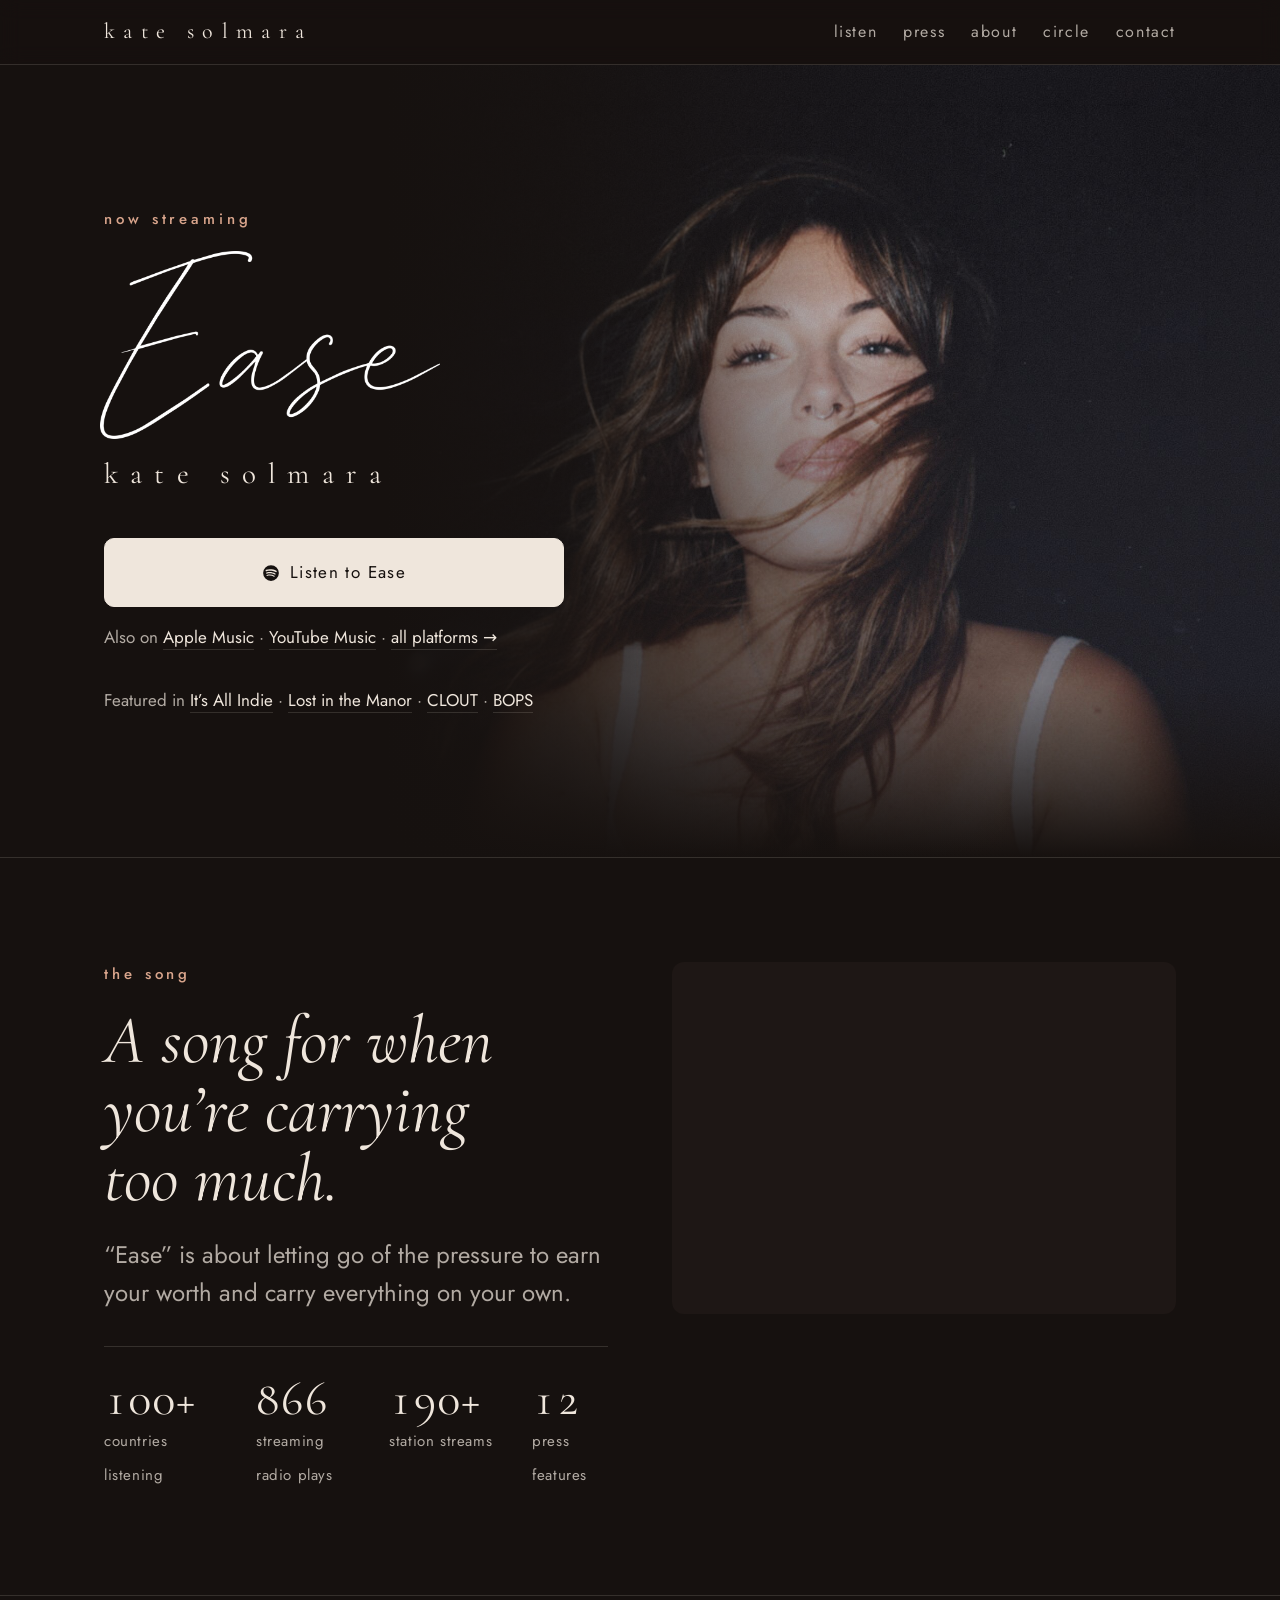
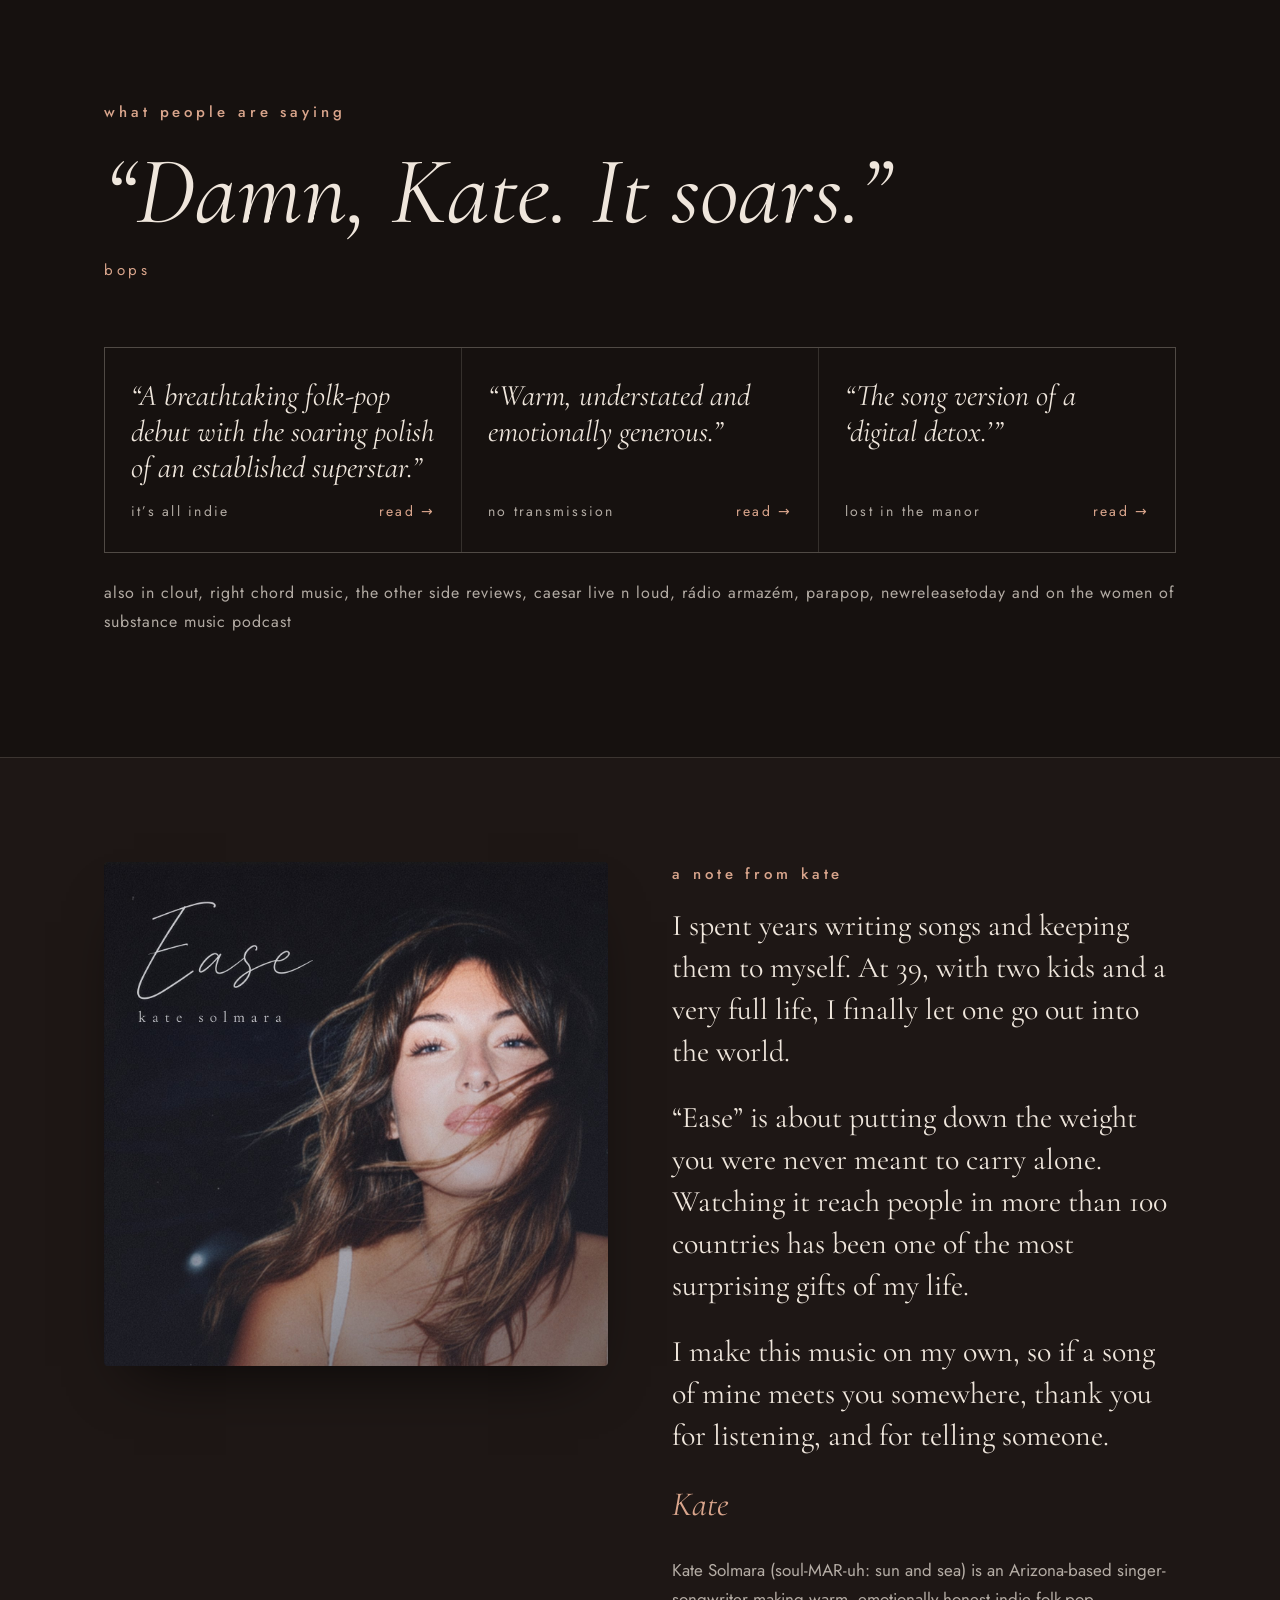
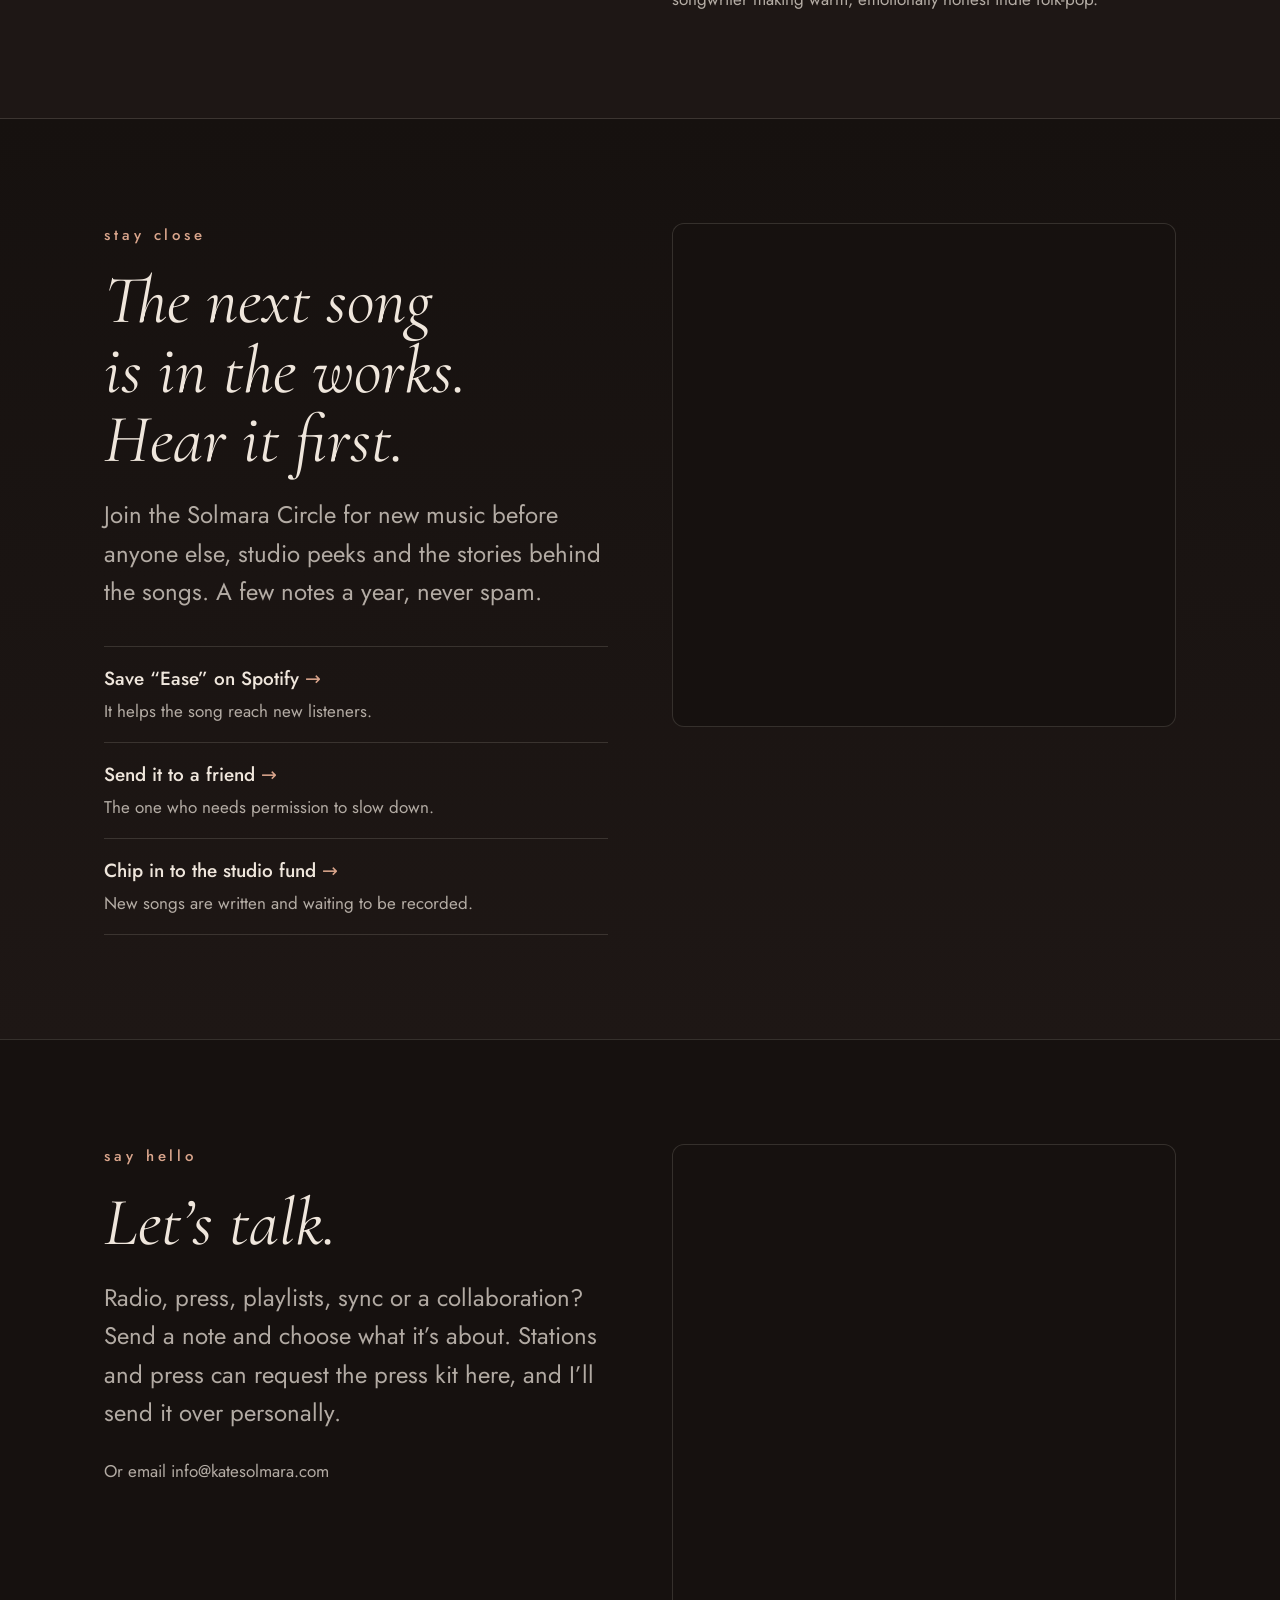
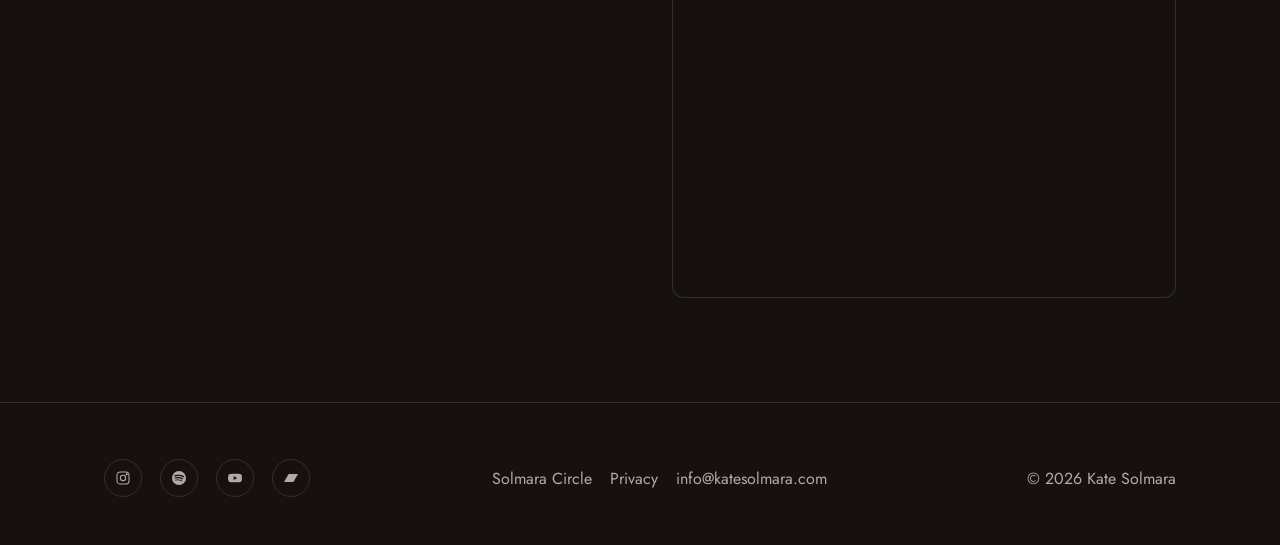
==== index.html @ 01b627a4 "Song log down to four songs Co-Authored-By: Claude Opus 5.5 <noreply@anthropic.com> Claude-Session: " ====
<!doctype html>
<html lang="en">
<head>
<meta charset="utf-8">
<meta name="viewport" content="width=device-width,initial-scale=1,viewport-fit=cover">
<title>Kate Solmara | Indie Folk-Pop Singer-Songwriter</title>
<meta name="description" content="Kate Solmara is an Arizona-based indie folk-pop singer-songwriter. Listen to her debut single &ldquo;Ease,&rdquo; read the press, and join the Solmara Circle.">
<link rel="canonical" href="https://katesolmara.com/">
<meta property="og:type" content="music.song">
<meta property="og:site_name" content="Kate Solmara">
<meta property="og:title" content="Kate Solmara | Ease, out now">
<meta property="og:description" content="Warm, emotionally honest indie folk-pop about letting go of the pressure to carry everything alone.">
<meta property="og:url" content="https://katesolmara.com/">
<meta property="og:image" content="https://katesolmara.com/og.jpg">
<meta property="og:image:width" content="1200"><meta property="og:image:height" content="630">
<meta name="twitter:card" content="summary_large_image">
<meta name="theme-color" content="#16110f">
<meta name="color-scheme" content="dark">
<link rel="icon" href="favicon.svg" type="image/svg+xml">
<link rel="icon" href="favicon.png" type="image/png" sizes="192x192">
<link rel="apple-touch-icon" href="apple-touch-icon.png">
<link rel="preconnect" href="https://fonts.googleapis.com"><link rel="preconnect" href="https://fonts.gstatic.com" crossorigin>
<link rel="stylesheet" href="https://fonts.googleapis.com/css2?family=Cormorant+Garamond:ital,wght@0,400;0,500;1,300;1,400&family=Jost:wght@400;500&display=swap">
<link rel="preload" as="image" href="img/hero-bg.jpg">
<link rel="stylesheet" href="assets/site.css?v=1793415122">
<script type="application/ld+json">
{"@context":"https://schema.org","@graph":[
{"@type":"MusicGroup","@id":"https://katesolmara.com/#artist","name":"Kate Solmara","url":"https://katesolmara.com/","genre":["Indie Folk","Folk-Pop","Singer-Songwriter"],"description":"Arizona-based singer-songwriter making warm, emotionally honest indie folk-pop.","foundingLocation":{"@type":"Place","name":"Arizona, USA"},"image":"https://katesolmara.com/img/hero-bg.jpg","email":"info@katesolmara.com",
"sameAs":["https://open.spotify.com/artist/51fHBymmKGVNOI3jFbUg5y","https://www.instagram.com/katesolmara","https://youtube.com/@katesolmara","https://katesolmara.bandcamp.com/","https://soundcloud.com/kate-solmara"]},
{"@type":"MusicRecording","name":"Ease","byArtist":{"@id":"https://katesolmara.com/#artist"},"isrcCode":"QT6EA2644595","datePublished":"2026-07-24","genre":"Indie Folk-Pop","producer":{"@type":"Person","name":"Adam Lamb"},"url":"https://open.spotify.com/track/4dL2Sv9Ds2yweuXFF7PB9Z","image":"https://katesolmara.com/img/ease-cover.jpg"}
]}
</script>
</head>
<body>
<a class="skip" href="#main">Skip to content</a>

<header class="top">
  <div class="wrap">
    <a class="mark" href="./" aria-label="Kate Solmara, home">kate solmara</a>
    <button class="menu-btn" aria-label="Menu" aria-expanded="false" aria-controls="nav"><svg width="22" height="22" viewBox="0 0 24 24" fill="none" stroke="currentColor" stroke-width="1.5"><path d="M3 7h18M3 12h18M3 17h18"/></svg></button>
    <ul class="nav" id="nav">
      <li><a href="#listen">listen</a></li>
      <li><a href="#press">press</a></li>
      <li><a href="#about">about</a></li>
      <li><a href="#circle">circle</a></li>
      <li><a href="#contact">contact</a></li>
    </ul>
  </div>
</header>

<main id="main">

<!-- HERO: full-width photo with a fade, like the original site -->
<div class="stage" id="home">
  <div class="wrap">
    <div class="stage-copy">
      <span class="eyebrow">now streaming</span>
      <h1 class="script"><img src="img/ease-script.png" width="1100" height="610" alt="Ease"></h1>
      <p class="by">kate solmara</p>
      <a class="btn solid wide" href="https://open.spotify.com/track/4dL2Sv9Ds2yweuXFF7PB9Z" target="_blank" rel="noopener"><svg viewBox="0 0 24 24" fill="currentColor" aria-hidden="true"><path d="M12 1.5a10.5 10.5 0 1 0 0 21 10.5 10.5 0 0 0 0-21Zm4.82 15.15a.65.65 0 0 1-.9.22c-2.46-1.5-5.55-1.84-9.2-1.01a.66.66 0 0 1-.29-1.28c3.99-.91 7.42-.52 10.17 1.16.31.19.41.6.22.91Zm1.28-2.86a.82.82 0 0 1-1.12.27c-2.82-1.73-7.11-2.23-10.44-1.22a.82.82 0 1 1-.47-1.57c3.8-1.15 8.53-.59 11.77 1.4.38.24.5.74.26 1.12Zm.11-2.97C14.83 8.8 9.27 8.62 6.05 9.6a.98.98 0 1 1-.57-1.88c3.7-1.12 9.84-.9 13.72 1.4a.98.98 0 0 1-1 1.7Z"/></svg>Listen to Ease</a>
      <p class="small">Also on <a href="https://music.apple.com/us/album/ease-single/6783796052" target="_blank" rel="noopener">Apple Music</a> &middot; <a href="https://youtube.com/playlist?list=OLAK5uy_np-Cn9tp_U005yZtq_b2IC5vSrduQ6R5E" target="_blank" rel="noopener">YouTube Music</a> &middot; <a href="streaming/">all platforms &rarr;</a></p>
      <p class="small press-line">Featured in <a href="#press">It&rsquo;s All Indie</a> &middot; <a href="#press">Lost in the Manor</a> &middot; <a href="#press">CLOUT</a> &middot; <a href="#press">BOPS</a></p>
    </div>
  </div>
</div>

<!-- LISTEN -->
<section id="listen">
  <div class="wrap split">
    <div>
      <span class="eyebrow">the song</span>
      <h2>A song for when you&rsquo;re carrying too much.</h2>
      <p class="lede" style="margin-top:22px">&ldquo;Ease&rdquo; is about letting go of the pressure to earn your worth and carry everything on your own.</p>
      <div class="reach">
        <div><strong>100+</strong><span>countries listening</span></div>
        <div><strong>866</strong><span>streaming radio plays</span></div>
        <div><strong>190+</strong><span>station streams</span></div>
        <div><strong>12</strong><span>press features</span></div>
      </div>
    </div>
    <div class="player">
      <iframe title="Listen to Ease by Kate Solmara on Spotify" src="https://open.spotify.com/embed/track/4dL2Sv9Ds2yweuXFF7PB9Z?utm_source=generator&amp;theme=0" loading="lazy" allow="autoplay; clipboard-write; encrypted-media; fullscreen; picture-in-picture"></iframe>
    </div>
  </div>
</section>

<!-- PRESS -->
<section id="press">
  <div class="wrap">
    <span class="eyebrow">what people are saying</span>
    <p class="feature-quote">&ldquo;Damn, Kate. It soars.&rdquo;</p>
    <p class="feature-cite">bops</p>
    <div class="quotes three">
      <div class="q"><blockquote>&ldquo;A breathtaking folk-pop debut with the soaring polish of an established superstar.&rdquo;</blockquote><div class="src"><span>it&rsquo;s all indie</span><a href="http://www.itsallindie.com/2026/08/kate-solmara-shares-her-stunning-debut.html" target="_blank" rel="noopener">read &rarr;</a></div></div>
      <div class="q"><blockquote>&ldquo;Warm, understated and emotionally generous.&rdquo;</blockquote><div class="src"><span>no transmission</span><a href="https://notransmission.com/kate-solmara-finds-strength-in-letting-go-on-ease/" target="_blank" rel="noopener">read &rarr;</a></div></div>
      <div class="q"><blockquote>&ldquo;The song version of a &lsquo;digital detox.&rsquo;&rdquo;</blockquote><div class="src"><span>lost in the manor</span><a href="https://www.lostinthemanor.co.uk/blog/kate-solmara-lands-the-perfect-musical-breather-in-her-debut-single-ease" target="_blank" rel="noopener">read &rarr;</a></div></div>
    </div>
    <p class="also">also in clout, right chord music, the other side reviews, caesar live n loud, r&aacute;dio armaz&eacute;m, parapop, newreleasetoday and on the women of substance music podcast</p>
  </div>
</section>

<!-- ABOUT / NOTE -->
<section class="note" id="about">
  <div class="wrap split">
    <figure class="cover-art"><img src="img/ease-cover.jpg" width="1400" height="1400" loading="lazy" alt="Ease single cover art by Kate Solmara"></figure>
    <div>
      <span class="eyebrow">a note from kate</span>
      <div class="letter">
        <p>I spent years writing songs and keeping them to myself. At 39, with two kids and a very full life, I finally let one go out into the world.</p>
        <p>&ldquo;Ease&rdquo; is about putting down the weight you were never meant to carry alone. Watching it reach people in more than 100 countries has been one of the most surprising gifts of my life.</p>
        <p>I make this music on my own, so if a song of mine meets you somewhere, thank you for listening, and for telling someone.</p>
        <p class="sig">Kate</p>
      </div>
      <p class="small" style="margin-top:18px">Kate Solmara (soul-MAR-uh: sun and sea) is an Arizona-based singer-songwriter making warm, emotionally honest indie folk-pop.</p>
    </div>
  </div>
</section>

<!-- CIRCLE + WAYS TO HELP -->
<section class="circle" id="circle">
  <div class="wrap split">
    <div>
      <span class="eyebrow">stay close</span>
      <h2>The next song is in the works. Hear it first.</h2>
      <p class="lede" style="margin-top:22px">Join the Solmara Circle for new music before anyone else, studio peeks and the stories behind the songs. A few notes a year, never spam.</p>
      <ul class="helps" id="help">
        <li><a href="https://open.spotify.com/track/4dL2Sv9Ds2yweuXFF7PB9Z" target="_blank" rel="noopener"><b>Save &ldquo;Ease&rdquo; on Spotify</b><span>It helps the song reach new listeners.</span></a></li>
        <li><button type="button" id="share-ease"><b>Send it to a friend</b><span id="share-label">The one who needs permission to slow down.</span></button></li>
        <li><a href="https://www.paypal.com/ncp/payment/QY9HHDEDWUB3A" target="_blank" rel="noopener"><b>Chip in to the studio fund</b><span>New songs are written and waiting to be recorded.</span></a></li>
      </ul>
    </div>
    <div class="panel">
      <iframe class="tally" data-tally-src="https://tally.so/embed/8NqzXA?alignLeft=1&amp;hideTitle=1&amp;transparentBackground=1&amp;dynamicHeight=1&amp;source=home" loading="lazy" title="Join the Solmara Circle"></iframe>
    </div>
  </div>
</section>

<!-- CONTACT -->
<section class="contact" id="contact">
  <span id="radio"></span>
  <div class="wrap split">
    <div>
      <span class="eyebrow">say hello</span>
      <h2>Let&rsquo;s talk.</h2>
      <p class="lede" style="margin-top:22px">Radio, press, playlists, sync or a collaboration? Send a note and choose what it&rsquo;s about. Stations and press can request the press kit here, and I&rsquo;ll send it over personally.</p>
      <p class="small">Or email info@katesolmara.com</p>
    </div>
    <div class="panel">
      <iframe class="tally" data-tally-src="https://tally.so/embed/0Vd7KZ?alignLeft=1&amp;hideTitle=1&amp;transparentBackground=1&amp;dynamicHeight=1&amp;source=home" loading="lazy" title="Contact Kate Solmara"></iframe>
    </div>
  </div>
</section>

</main>

<footer>
  <div class="wrap">
    <ul class="socials">
      <li><a href="https://www.instagram.com/katesolmara" target="_blank" rel="noopener" aria-label="Instagram"><svg viewBox="0 0 24 24" fill="none" stroke="currentColor" stroke-width="1.6"><rect x="3" y="3" width="18" height="18" rx="5"/><circle cx="12" cy="12" r="4"/><circle cx="17.5" cy="6.5" r=".8" fill="currentColor"/></svg></a></li>
      <li><a href="https://open.spotify.com/artist/51fHBymmKGVNOI3jFbUg5y" target="_blank" rel="noopener" aria-label="Spotify"><svg viewBox="0 0 24 24" fill="currentColor"><path d="M12 1.5a10.5 10.5 0 1 0 0 21 10.5 10.5 0 0 0 0-21Zm4.82 15.15a.65.65 0 0 1-.9.22c-2.46-1.5-5.55-1.84-9.2-1.01a.66.66 0 0 1-.29-1.28c3.99-.91 7.42-.52 10.17 1.16.31.19.41.6.22.91Zm1.28-2.86a.82.82 0 0 1-1.12.27c-2.82-1.73-7.11-2.23-10.44-1.22a.82.82 0 1 1-.47-1.57c3.8-1.15 8.53-.59 11.77 1.4.38.24.5.74.26 1.12Zm.11-2.97C14.83 8.8 9.27 8.62 6.05 9.6a.98.98 0 1 1-.57-1.88c3.7-1.12 9.84-.9 13.72 1.4a.98.98 0 0 1-1 1.7Z"/></svg></a></li>
      <li><a href="https://youtube.com/@katesolmara" target="_blank" rel="noopener" aria-label="YouTube"><svg viewBox="0 0 24 24" fill="currentColor"><path d="M22 8.2a3 3 0 0 0-2.1-2.1C18 5.6 12 5.6 12 5.6s-6 0-7.9.5A3 3 0 0 0 2 8.2 31 31 0 0 0 1.6 12 31 31 0 0 0 2 15.8a3 3 0 0 0 2.1 2.1c1.9.5 7.9.5 7.9.5s6 0 7.9-.5a3 3 0 0 0 2.1-2.1c.4-1.2.4-3.8.4-3.8s0-2.6-.4-3.8ZM10 15V9l5.2 3L10 15Z"/></svg></a></li>
      <li><a href="https://katesolmara.bandcamp.com/" target="_blank" rel="noopener" aria-label="Bandcamp"><svg viewBox="0 0 24 24" fill="currentColor"><path d="M8.4 6h14.1l-6.9 12H1.5z"/></svg></a></li>
    </ul>
    <nav><a href="circle/">Solmara Circle</a><a href="privacy/">Privacy</a><a href="mailto:info@katesolmara.com">info@katesolmara.com</a></nav>
    <span>&copy; 2026 Kate Solmara</span>
  </div>
</footer>

<script src="assets/site.js?v=1793415122" defer></script>
</body>
</html>
---- assets/site.css ----
/* Kate Solmara · site styles */
:root{
  --night:#16110f;      /* from the Ease cover */
  --night-2:#1e1715;
  --night-3:#2a201d;
  --cream:#efe6dc;
  --cream-dim:rgba(239,230,220,.72);
  --cream-faint:rgba(239,230,220,.14);
  --rose:#d9a58c;       /* warm lip/skin tone from the cover */
  --sun:#e7b46a;        /* "sol" */
  --sea:#6f8f95;        /* "mar" */
  --display:"Cormorant Garamond",Georgia,"Times New Roman",serif;
  --sans:"Jost",system-ui,-apple-system,"Segoe UI",sans-serif;
  --wrap:1120px;
}
*{box-sizing:border-box}
html{scroll-behavior:smooth;-webkit-text-size-adjust:100%}
body{margin:0;background:var(--night);color:var(--cream);font-family:var(--sans);font-size:17px;line-height:1.65;font-weight:400;-webkit-font-smoothing:antialiased}
img{max-width:100%;height:auto;display:block}
a{color:inherit}
p{margin:0 0 1em}
h1,h2,h3{font-family:var(--display);font-weight:500;margin:0;line-height:1.02;text-wrap:balance}
h2{font-size:clamp(40px,6vw,64px);font-style:italic;font-weight:400}
h3{font-size:26px;font-weight:500}
.wrap{max-width:var(--wrap);margin:0 auto;padding:0 24px}
.eyebrow{font-size:12px;letter-spacing:.32em;text-transform:lowercase;color:var(--rose);font-weight:500;margin:0 0 18px;display:block}
.lede{font-size:clamp(18px,2.1vw,21px);color:var(--cream-dim);max-width:34em}
.skip{position:absolute;left:-999px;top:0;background:var(--cream);color:var(--night);padding:10px 14px;z-index:99}
.skip:focus{left:12px;top:12px}
:focus-visible{outline:2px solid var(--rose);outline-offset:3px;border-radius:2px}

/* header */
.top{position:sticky;top:0;z-index:20;background:rgba(22,17,15,.82);backdrop-filter:blur(10px);-webkit-backdrop-filter:blur(10px);border-bottom:1px solid var(--cream-faint)}
.top .wrap{display:flex;align-items:center;justify-content:space-between;height:64px;gap:16px}
.mark{font-family:var(--display);font-size:21px;letter-spacing:.38em;text-transform:lowercase;text-decoration:none;white-space:nowrap;color:var(--cream)}
.nav{display:flex;gap:26px;list-style:none;margin:0;padding:0;font-size:13px;letter-spacing:.14em;text-transform:lowercase}
.nav a{text-decoration:none;color:var(--cream-dim);transition:color .2s}
.nav a:hover,.nav a[aria-current]{color:var(--cream)}
.menu-btn{display:none;background:none;border:0;color:var(--cream);padding:8px;cursor:pointer}
@media (max-width:760px){
  .menu-btn{display:block}
  .nav{position:absolute;top:64px;left:0;right:0;flex-direction:column;gap:0;background:var(--night);border-bottom:1px solid var(--cream-faint);display:none}
  .nav.open{display:flex}
  .nav a{display:block;padding:16px 24px;border-top:1px solid var(--cream-faint);font-size:15px}
}

/* buttons */
.btn{display:inline-flex;align-items:center;gap:10px;padding:14px 22px;border-radius:999px;text-decoration:none;font-size:14px;letter-spacing:.08em;border:1px solid var(--cream-faint);transition:background .2s,color .2s,border-color .2s;white-space:nowrap}
.btn:hover{border-color:var(--cream)}
.btn.solid{background:var(--cream);color:var(--night);border-color:var(--cream)}
.btn.solid:hover{background:#fff}
.btn svg{width:18px;height:18px;flex:none}
.btns{display:flex;flex-wrap:wrap;gap:10px}
.textlink{color:var(--rose);text-decoration:none;border-bottom:1px solid rgba(217,165,140,.4);padding-bottom:1px}
.textlink:hover{border-color:var(--rose)}

/* stage: full-width photo hero with a fade */
.stage{position:relative;min-height:min(860px,88vh);display:flex;align-items:center;background-color:var(--night);background-image:linear-gradient(90deg,var(--night) 0%,var(--night) 30%,rgba(22,17,15,.82) 44%,rgba(22,17,15,.25) 64%,rgba(22,17,15,0) 80%),linear-gradient(0deg,var(--night) 0%,rgba(22,17,15,0) 22%),url(../img/hero-bg.jpg);background-size:auto,auto,auto 100%;background-position:center,center,right center;background-repeat:no-repeat;padding:80px 0}
.stage .wrap{width:100%}
.stage-copy{max-width:460px}
.stage h1.script{line-height:0;margin:8px 0 10px}
.stage h1.script img{width:min(340px,80%);height:auto;margin-left:-4px}
.stage .by{font-family:var(--display);font-size:24px;letter-spacing:.42em;margin:0 0 40px;color:var(--cream)}
.btn.wide{width:100%;justify-content:center;padding:17px 22px;font-size:15px;border-radius:10px}
.small{font-size:14px;color:var(--cream-dim);margin:16px 0 0}
.small a{color:var(--cream);text-decoration:none;border-bottom:1px solid var(--cream-faint)}
.small a:hover{border-color:var(--cream)}
.press-line{margin-top:34px}
@media (max-width:860px){
  .stage{min-height:auto;align-items:flex-end;padding:0 0 48px;background-image:linear-gradient(0deg,var(--night) 0%,var(--night) 30%,rgba(22,17,15,.6) 52%,rgba(22,17,15,0) 72%),url(../img/hero-bg.jpg);background-size:auto,cover;background-position:center,62% top}
  .stage .wrap{padding-top:min(78vw,460px)}
}

/* hero */
.hero{position:relative;overflow:hidden;padding:72px 0 96px}
.hero::after{content:"";position:absolute;left:-10%;right:-10%;bottom:-260px;height:420px;background:radial-gradient(closest-side,rgba(231,180,106,.22),rgba(217,165,140,.10) 55%,transparent);pointer-events:none}
.hero .wrap{position:relative;z-index:1;display:grid;grid-template-columns:1.05fr .95fr;gap:56px;align-items:center}
.hero h1{font-size:clamp(96px,15vw,190px);font-style:italic;font-weight:300;letter-spacing:-.01em;line-height:.9;margin:0 0 6px}
.hero h1.script{line-height:0;margin:0 0 14px}
.hero h1.script img{width:min(440px,78%);height:auto;margin-left:-6px}
.hero .by{font-size:14px;letter-spacing:.5em;text-transform:lowercase;color:var(--cream-dim);margin:0 0 28px}
.hero .lede{margin-bottom:34px}
.cover{position:relative}
.cover img{width:100%;aspect-ratio:1;object-fit:cover;border-radius:4px;box-shadow:0 40px 80px -30px rgba(0,0,0,.8)}
.cover figcaption{font-size:12px;letter-spacing:.14em;color:var(--cream-dim);margin-top:14px;text-transform:lowercase}
@media (max-width:860px){
  .hero{padding:40px 0 72px}
  .hero .wrap{grid-template-columns:1fr;gap:36px}
  .cover{max-width:460px}
}

/* sections */
section{padding:104px 0;border-top:1px solid var(--cream-faint)}
.split{display:grid;grid-template-columns:1fr 1fr;gap:64px;align-items:start}
@media (max-width:860px){section{padding:76px 0}.split{grid-template-columns:1fr;gap:40px}}
.head{margin-bottom:44px}
.head p{color:var(--cream-dim);margin-top:16px;max-width:36em}

/* listen */
.player{border-radius:12px;overflow:hidden;background:var(--night-2)}
.player iframe{display:block;width:100%;height:352px;border:0}
.credits{margin:28px 0 0;padding:0;list-style:none;font-size:14px;color:var(--cream-dim);display:grid;gap:6px}
.credits b{color:var(--cream);font-weight:500}
.stats{display:flex;flex-wrap:wrap;gap:34px;margin:30px 0 0;padding:26px 0 0;border-top:1px solid var(--cream-faint)}
.stat strong{display:block;font-family:var(--display);font-size:40px;font-weight:400;line-height:1}
.stat span{font-size:13px;color:var(--cream-dim);letter-spacing:.04em}

/* press */
.feature-quote{font-family:var(--display);font-style:italic;font-weight:400;font-size:clamp(46px,8vw,96px);line-height:1;margin:0 0 18px}
.feature-cite{font-size:13px;letter-spacing:.24em;text-transform:lowercase;color:var(--rose)}
.quotes{display:grid;grid-template-columns:repeat(3,1fr);gap:1px;background:var(--cream-faint);border:1px solid var(--cream-faint);margin-top:64px}
.q{background:var(--night);padding:30px 26px 28px;display:flex;flex-direction:column;gap:14px}
.q blockquote{margin:0;font-family:var(--display);font-size:24px;line-height:1.2;font-style:italic}
.q .src{margin-top:auto;display:flex;justify-content:space-between;align-items:baseline;gap:12px;font-size:12px;letter-spacing:.16em;text-transform:lowercase;color:var(--cream-dim)}
.q .src a{color:var(--rose);text-decoration:none;white-space:nowrap}
.q .src a:hover{text-decoration:underline}
.also{margin-top:26px;font-size:13px;letter-spacing:.12em;color:var(--cream-dim);text-transform:lowercase}
@media (max-width:900px){.quotes{grid-template-columns:1fr 1fr}}
@media (max-width:600px){.quotes{grid-template-columns:1fr}}

/* help */
.hero-press{margin:26px 0 0;font-size:14px;color:var(--cream-dim);letter-spacing:.02em}
.hero-press a{color:var(--cream);text-decoration:none;border-bottom:1px solid var(--cream-faint)}
.hero-press a:hover{border-color:var(--cream)}
.hero-press+.hero-circle{margin-top:10px}
.hero-circle{margin:26px 0 0;font-size:15px;color:var(--cream-dim)}
.ways{display:grid;grid-template-columns:repeat(3,1fr);gap:14px}
.way{display:flex;flex-direction:column;gap:8px;text-align:left;font:inherit;color:inherit;background:var(--night-2);border:1px solid var(--cream-faint);border-radius:12px;padding:24px 22px 22px;text-decoration:none;cursor:pointer;transition:border-color .2s,transform .2s}
.way:hover{border-color:var(--rose);transform:translateY(-2px)}
.way .n{font-family:var(--display);font-style:italic;font-size:22px;color:var(--rose);line-height:1}
.way b{font-weight:500;font-size:18px;line-height:1.3}
.way small{color:var(--cream-dim);font-size:14px;line-height:1.55}
.way .go{margin-top:auto;padding-top:10px;font-size:13px;letter-spacing:.06em;color:var(--rose)}
.way-warm{background:linear-gradient(160deg,rgba(231,180,106,.16),rgba(217,165,140,.06) 60%,var(--night-2));border-color:rgba(231,180,106,.35)}
@media (max-width:900px){.ways{grid-template-columns:1fr 1fr}}
@media (max-width:560px){.ways{grid-template-columns:1fr}}

/* note */
.cover-art{margin:0}
.cover-art img{width:100%;border-radius:4px;box-shadow:0 30px 60px -30px rgba(0,0,0,.8)}
.quotes.three{grid-template-columns:repeat(3,1fr)}
@media (max-width:900px){.quotes.three{grid-template-columns:1fr}}
.helps{list-style:none;margin:34px 0 0;padding:0;display:grid;gap:0;border-top:1px solid var(--cream-faint)}
.helps a,.helps button{display:flex;flex-direction:column;gap:2px;width:100%;text-align:left;font:inherit;color:inherit;background:none;border:0;border-bottom:1px solid var(--cream-faint);padding:16px 0;text-decoration:none;cursor:pointer}
.helps b{font-weight:500;font-size:16px}
.helps b::after{content:" \2192";color:var(--rose);transition:margin .2s}
.helps a:hover b::after,.helps button:hover b::after{margin-left:6px}
.helps span{font-size:14px;color:var(--cream-dim)}
.quiet{padding:56px 0;text-align:center}
.quiet p{color:var(--cream-dim);margin:0 auto;max-width:44em}
.note{background:var(--night-2)}
.letter{max-width:640px}
.letter p{font-family:var(--display);font-size:clamp(22px,2.6vw,27px);line-height:1.4;color:var(--cream);margin:0 0 .8em}
.letter .sig{font-style:italic;font-size:34px;color:var(--rose);margin-top:.4em}

/* about */
.portrait img{width:100%;aspect-ratio:4/3;object-fit:cover;border-radius:4px;filter:saturate(.9)}
.about p{color:var(--cream-dim)}
.about p:first-of-type{font-family:var(--display);font-size:clamp(26px,3vw,32px);line-height:1.25;color:var(--cream)}

/* circle */
.circle{background:linear-gradient(180deg,var(--night) 0%,var(--night-2) 100%)}
.panel{background:var(--night);border:1px solid var(--cream-faint);border-radius:12px;padding:26px 26px 6px}
.tally{width:100%;height:470px;border:0;display:block}
.support{margin-top:36px;padding-top:26px;border-top:1px solid var(--cream-faint);color:var(--cream-dim);font-size:15px}

/* press kit band */
.kit{background:var(--cream);color:var(--night)}
.kit .eyebrow{color:#9a5f47}
.kit h2{color:var(--night)}
.kit p{color:rgba(22,17,15,.72)}
.kit .btn{border-color:rgba(22,17,15,.25);color:var(--night)}
.kit .btn:hover{border-color:var(--night)}
.kit .btn.solid{background:var(--night);color:var(--cream);border-color:var(--night)}
.kitlist{list-style:none;margin:0;padding:0;display:grid;grid-template-columns:1fr 1fr;gap:10px 24px;font-size:15px}
.kitlist li{padding-left:18px;position:relative}
.kitlist li::before{content:"";position:absolute;left:0;top:.7em;width:6px;height:6px;border-radius:50%;background:#9a5f47}
@media (max-width:600px){.kitlist{grid-template-columns:1fr}}

/* contact */
.contact .tally{height:720px}

/* footer */
footer{border-top:1px solid var(--cream-faint);padding:56px 0 48px;font-size:13px;color:var(--cream-dim)}
footer .wrap{display:flex;flex-wrap:wrap;justify-content:space-between;gap:24px;align-items:center}
.socials{display:flex;gap:18px;list-style:none;margin:0;padding:0}
.socials a{display:inline-flex;width:38px;height:38px;border:1px solid var(--cream-faint);border-radius:50%;align-items:center;justify-content:center;transition:border-color .2s}
.socials a:hover{border-color:var(--cream)}
.socials svg{width:16px;height:16px}
footer nav a{color:var(--cream-dim);text-decoration:none;margin-right:18px}
footer nav a:hover{color:var(--cream)}

/* EPK */
.epk-hero{padding:64px 0 56px}
.epk-hero .wrap{display:grid;grid-template-columns:280px 1fr;gap:44px;align-items:center}
.epk-hero img{border-radius:4px;width:100%;aspect-ratio:1;object-fit:cover}
.epk-hero h1{font-size:clamp(54px,8vw,92px);font-style:italic;font-weight:300}
@media (max-width:760px){.epk-hero .wrap{grid-template-columns:1fr}.epk-hero img{max-width:240px}}
.facts{display:grid;grid-template-columns:repeat(auto-fill,minmax(210px,1fr));gap:1px;background:var(--cream-faint);border:1px solid var(--cream-faint)}
.fact{background:var(--night);padding:18px 20px}
.fact dt{font-size:11px;letter-spacing:.22em;text-transform:lowercase;color:var(--rose);margin-bottom:6px}
.fact dd{margin:0;font-size:16px}
.fact dd code{font-family:ui-monospace,SFMono-Regular,Menlo,monospace;font-size:15px;letter-spacing:.04em}
.copy{background:none;border:1px solid var(--cream-faint);color:var(--cream-dim);border-radius:999px;font:inherit;font-size:11px;letter-spacing:.12em;padding:3px 10px;margin-left:8px;cursor:pointer;vertical-align:2px}
.copy:hover{color:var(--cream);border-color:var(--cream)}
.dl{display:grid;grid-template-columns:repeat(auto-fill,minmax(250px,1fr));gap:14px}
.file{display:flex;gap:16px;align-items:center;padding:18px 20px;border:1px solid var(--cream-faint);border-radius:10px;text-decoration:none;transition:border-color .2s,background .2s}
.file:hover{border-color:var(--rose);background:var(--night-2)}
.file .ic{width:42px;height:42px;border-radius:50%;background:var(--night-3);display:flex;align-items:center;justify-content:center;flex:none;color:var(--rose)}
.file .ic svg{width:18px;height:18px}
.file b{display:block;font-weight:500;font-size:15px}
.file small{color:var(--cream-dim);font-size:12px;letter-spacing:.04em}
.file.primary{border-color:var(--rose)}
.audio{width:100%;margin:6px 0 0}
.bio{border:1px solid var(--cream-faint);border-radius:10px;padding:24px 26px;margin-bottom:16px}
.bio h3{font-family:var(--sans);font-size:12px;letter-spacing:.24em;text-transform:lowercase;color:var(--rose);font-weight:500;margin-bottom:12px;display:flex;justify-content:space-between;align-items:center}
.bio p{color:var(--cream-dim);margin:0}
.notes{color:var(--cream-dim);font-size:15px}
.notes li{margin-bottom:8px}

/* song log */
.songs{display:grid;gap:16px;max-width:820px}
.song{display:flex;flex-direction:column;gap:12px;background:var(--night-2);border:1px solid var(--cream-faint);border-radius:14px;padding:28px 28px 26px}
.song.is-funding{border-color:rgba(231,180,106,.45);background:linear-gradient(160deg,rgba(231,180,106,.12),var(--night-2) 55%)}
.song-top{display:flex;justify-content:space-between;align-items:center;gap:12px}
.song-n{font-family:var(--display);font-style:italic;font-size:24px;color:var(--rose);line-height:1}
.pill{font-size:11px;letter-spacing:.18em;text-transform:lowercase;border:1px solid var(--cream-faint);border-radius:999px;padding:4px 12px;color:var(--cream-dim)}
.is-funding .pill{border-color:var(--sun);color:var(--sun)}
.song h3{font-size:clamp(34px,5vw,48px);font-style:italic;font-weight:400}
.song h3 .alt{font-size:.55em;color:var(--cream-dim)}
.song p{color:var(--cream-dim);margin:0}
.bar{height:12px;border-radius:999px;background:var(--night-3);overflow:hidden;margin-top:6px}
.bar span{display:block;height:100%;border-radius:999px;background:linear-gradient(90deg,var(--rose),var(--sun));transition:width 1.2s ease}
.bar-meta{display:flex;align-items:baseline;gap:6px;font-size:15px;color:var(--cream-dim);font-variant-numeric:tabular-nums}
.bar-meta b{font-family:var(--display);font-size:30px;font-weight:500;color:var(--cream)}
.bar-meta span{margin-left:auto;color:var(--sun)}
.song .btn{align-self:flex-start;margin-top:6px}
.updated{font-size:12px;letter-spacing:.12em;color:var(--cream-dim);text-transform:lowercase;margin:6px 0 0}

/* simple pages */
.page{padding:72px 0 96px}
.page .wrap{max-width:760px}
.page h1{font-size:clamp(48px,7vw,76px);font-style:italic;font-weight:300;margin-bottom:20px}
.legal h2{font-family:var(--sans);font-style:normal;font-size:18px;font-weight:500;letter-spacing:.02em;margin:38px 0 10px}
.legal p,.legal li{color:var(--cream-dim)}
.legal a{color:var(--rose)}

@media (prefers-reduced-motion:reduce){html{scroll-behavior:auto}*{transition:none!important}}

/* ===== Readability pass: larger, calmer type ===== */
body{font-size:19px;line-height:1.7}
.eyebrow{font-size:14px;letter-spacing:.26em}
.lede{font-size:clamp(20px,2.2vw,23px);line-height:1.6}
h2{font-size:clamp(42px,6vw,68px)}
.nav{font-size:15px;letter-spacing:.1em}

.small{font-size:16px}
.btn{font-size:15px}
.btn.wide{font-size:17px;padding:19px 24px}
.stage .by{font-size:27px}
.q blockquote{font-size:27px}
.q .src{font-size:13px}
.also{font-size:15px;letter-spacing:.06em;line-height:1.8}
.helps b{font-size:18px}
.helps span{font-size:16px}
.quiet p{font-size:18px}
.letter p{font-size:clamp(23px,2.7vw,28px)}
footer{font-size:15px}
.fact dd{font-size:17px}
.fact dt{font-size:12px}
.file b{font-size:17px}
.file small{font-size:14px}
.bio p,.notes{font-size:17px}
.credits{font-size:16px}
.legal p,.legal li{font-size:18px}

/* ===== Motion ===== */
@keyframes rise{from{opacity:0;transform:translateY(18px)}to{opacity:1;transform:none}}
@keyframes drift{from{background-size:auto,auto,auto 106%}to{background-size:auto,auto,auto 100%}}
@keyframes write{from{clip-path:inset(0 100% 0 0)}to{clip-path:inset(0 0 0 0)}}
@keyframes glow{0%,100%{box-shadow:0 0 0 0 rgba(239,230,220,0)}50%{box-shadow:0 0 0 8px rgba(239,230,220,.08)}}
.stage{animation:drift 2.4s cubic-bezier(.2,.7,.2,1) both}
.stage .eyebrow{animation:rise .8s .1s both}
.stage h1.script img{animation:write 1.6s .35s cubic-bezier(.6,.1,.3,1) both}
.stage .by{animation:rise .9s 1.2s both}
.stage .btn.wide{animation:rise .9s 1.45s both,glow 3.2s 2.6s ease-in-out 2}
.stage .small{animation:rise .9s 1.65s both}
.js .reveal{opacity:0;transform:translateY(24px);transition:opacity .9s ease,transform .9s cubic-bezier(.2,.7,.2,1)}
.js .reveal.in{opacity:1;transform:none}
.q,.helps li,.file,.song{transition:transform .25s ease,border-color .25s ease}
@media (max-width:860px){.stage{animation:none}}
@media (prefers-reduced-motion:reduce){.stage,.stage *{animation:none!important}.js .reveal{opacity:1;transform:none}}

/* ===== Readability pass 2 ===== */
body{font-size:20px}
.lede{font-size:clamp(21px,2.3vw,24px)}
.small{font-size:17px}
.nav{font-size:16px}
.mark{font-size:22px}
.eyebrow{font-size:15px}
.q blockquote{font-size:30px}
.q .src{font-size:14px}
.also{font-size:16px}
.letter p{font-size:clamp(24px,2.8vw,30px)}
.helps b{font-size:19px}.helps span{font-size:17px}
footer{font-size:16px}
.stage .by{font-size:29px}
.feature-cite{font-size:15px}

/* ===== Link pages (/streaming, /links) ===== */
.linkpage{max-width:520px;margin:0 auto;padding:48px 20px 72px;text-align:center}
.lp-art{width:min(300px,72vw);margin:0 auto 26px;border-radius:6px;box-shadow:0 30px 60px -28px rgba(0,0,0,.85);animation:rise .8s both}
.lp-art.round{width:132px;height:132px;border-radius:50%;object-fit:cover;object-position:62% 30%}
.lp-title{font-family:var(--display);font-style:italic;font-weight:300;font-size:64px;line-height:1}
.lp-name{font-family:var(--display);font-weight:400;font-size:30px;letter-spacing:.38em;text-transform:lowercase;margin-left:.38em}
.lp-sub{font-family:var(--display);font-size:22px;letter-spacing:.42em;margin:8px 0 0}
.lp-note{color:var(--cream-dim);margin:18px 0 28px;font-size:19px}
.lp-list{display:grid;gap:12px;text-align:left}
.lp-btn{display:flex;justify-content:space-between;align-items:center;padding:18px 22px;border:1px solid var(--cream-faint);border-radius:12px;text-decoration:none;font-size:19px;background:var(--night-2);transition:border-color .2s,transform .2s,background .2s;animation:rise .6s both}
.lp-btn:hover{border-color:var(--rose);transform:translateY(-2px)}
.lp-btn em{font-style:normal;font-size:14px;letter-spacing:.14em;text-transform:lowercase;color:var(--rose)}
.lp-btn.primary{background:var(--cream);color:var(--night);border-color:var(--cream)}
.lp-btn.primary em{color:var(--night)}
.lp-list .lp-btn:nth-child(2){animation-delay:.05s}.lp-list .lp-btn:nth-child(3){animation-delay:.1s}.lp-list .lp-btn:nth-child(4){animation-delay:.15s}.lp-list .lp-btn:nth-child(5){animation-delay:.2s}.lp-list .lp-btn:nth-child(6){animation-delay:.25s}.lp-list .lp-btn:nth-child(n+7){animation-delay:.3s}
.lp-foot{margin-top:30px;color:var(--cream-dim);font-size:18px}

.song.is-vote{border-color:rgba(217,165,140,.4)}
.is-vote .pill{border-color:var(--rose);color:var(--rose)}
.vote{max-width:820px;margin-top:64px}
.vote .tally{height:560px}

.song-grid{display:grid;grid-template-columns:repeat(2,1fr);gap:14px}
.song.small-card{padding:22px 24px}
.song.small-card h3{font-size:clamp(28px,3.4vw,36px)}
@media (max-width:640px){.song-grid{grid-template-columns:1fr}}

/* reach strip */
.reach{display:grid;grid-template-columns:repeat(4,auto);justify-content:start;gap:12px 40px;margin-top:34px;padding-top:28px;border-top:1px solid var(--cream-faint)}
.reach strong{display:block;font-family:var(--display);font-weight:400;font-size:48px;line-height:1;color:var(--cream);font-variant-numeric:tabular-nums}
.reach span{font-size:15px;color:var(--cream-dim);letter-spacing:.04em}
@media (max-width:560px){.reach{grid-template-columns:repeat(2,auto)}}
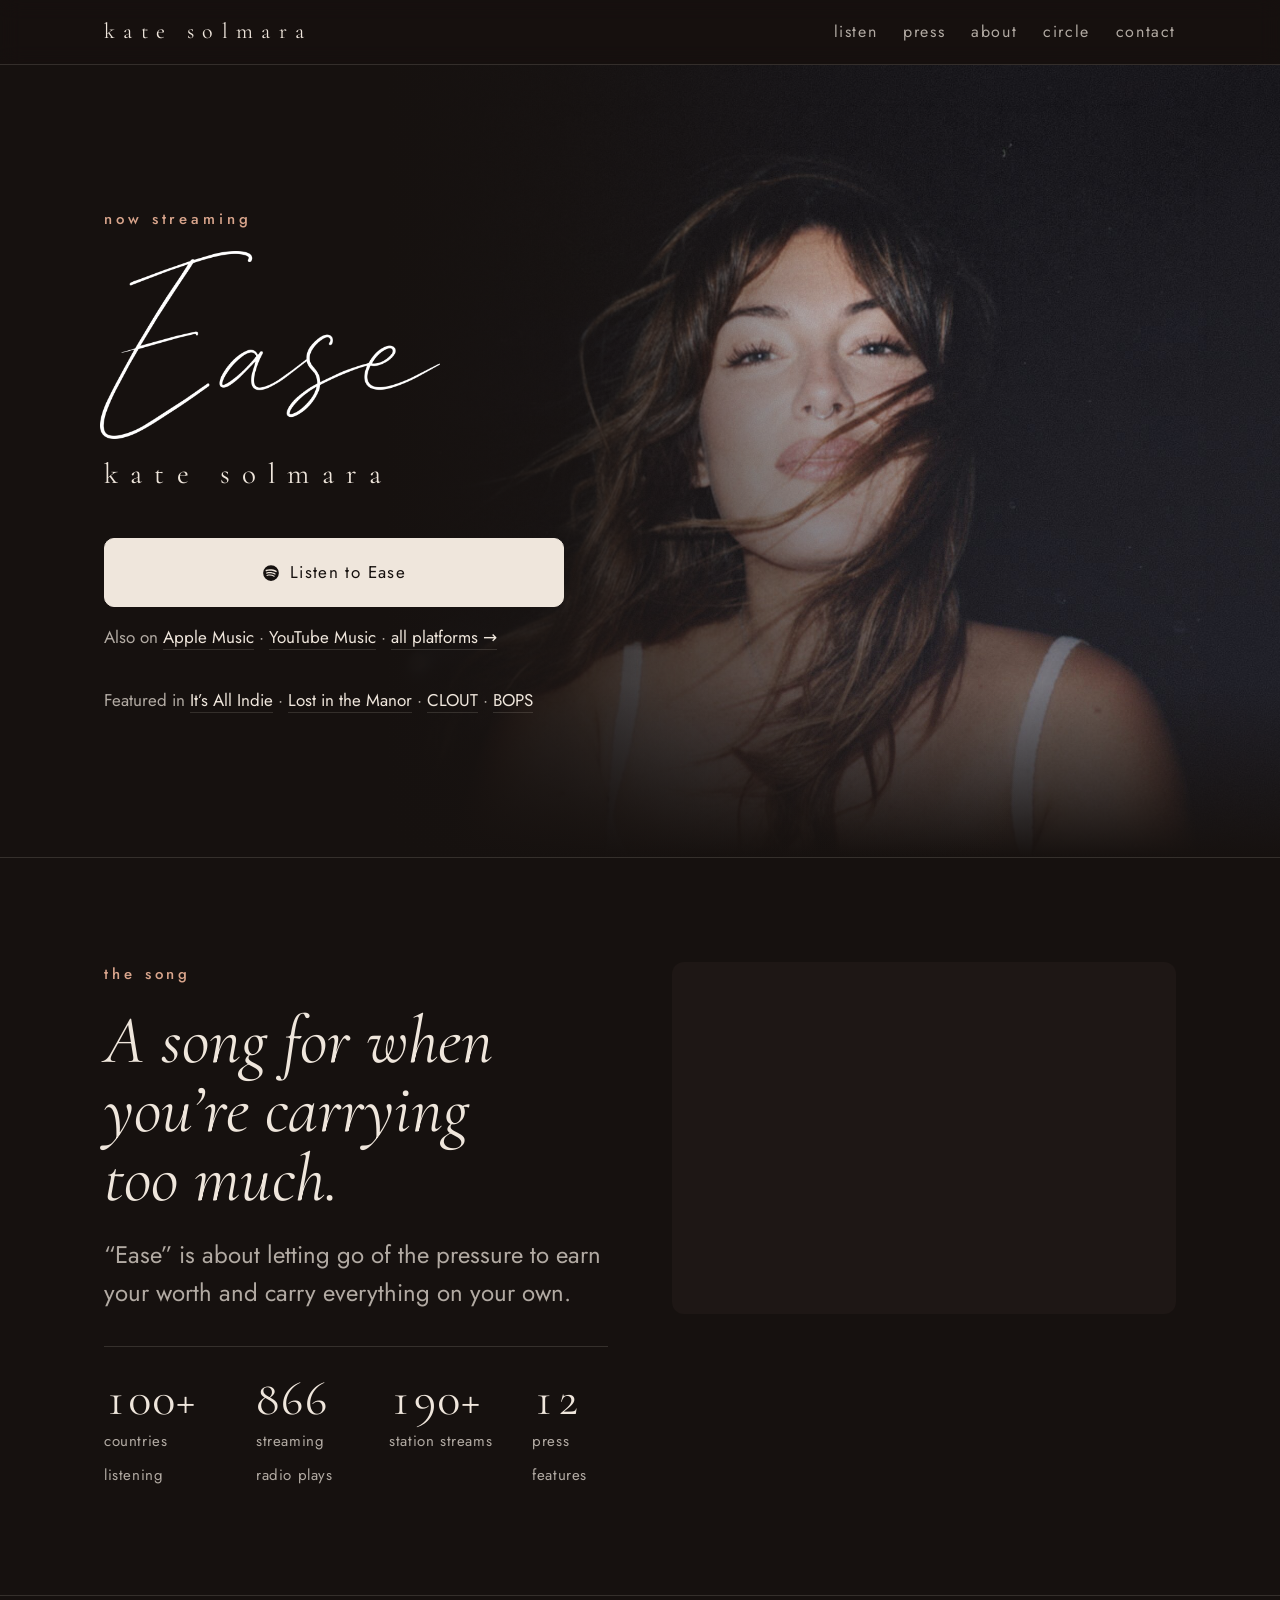
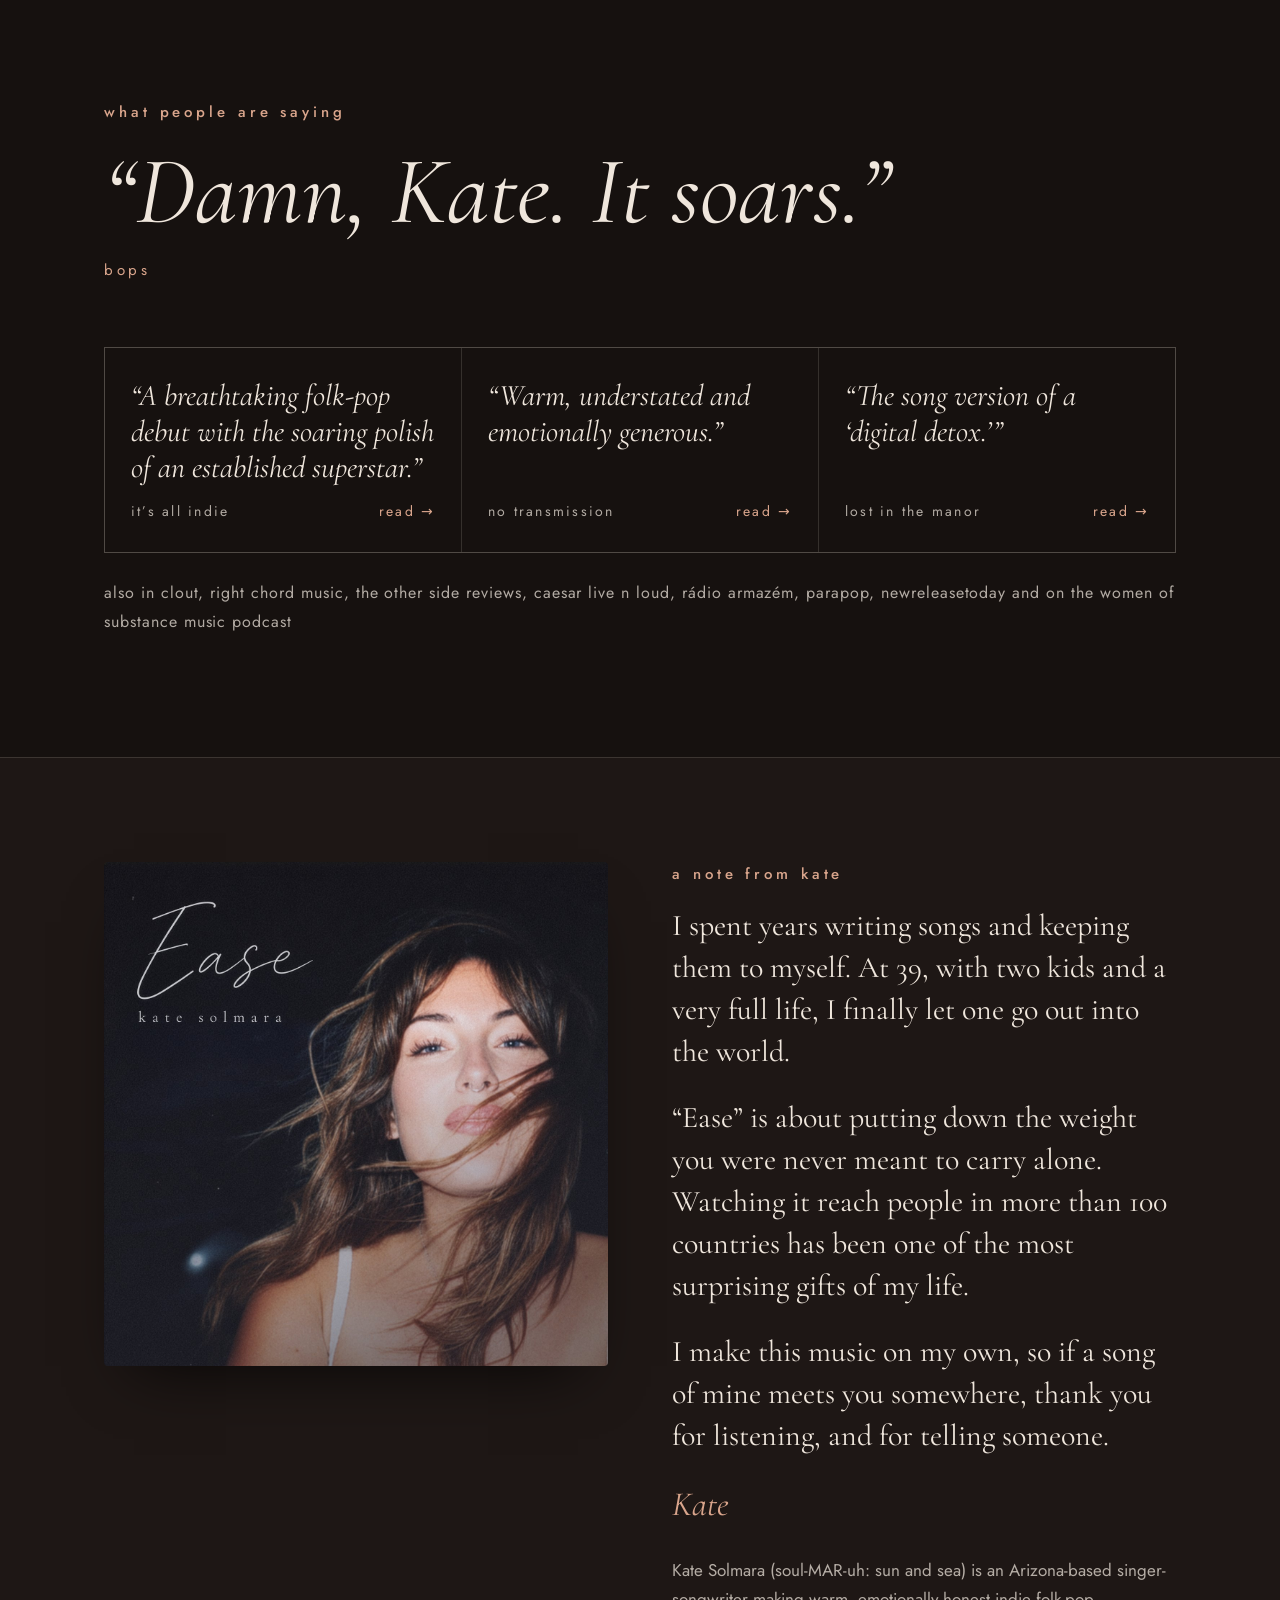
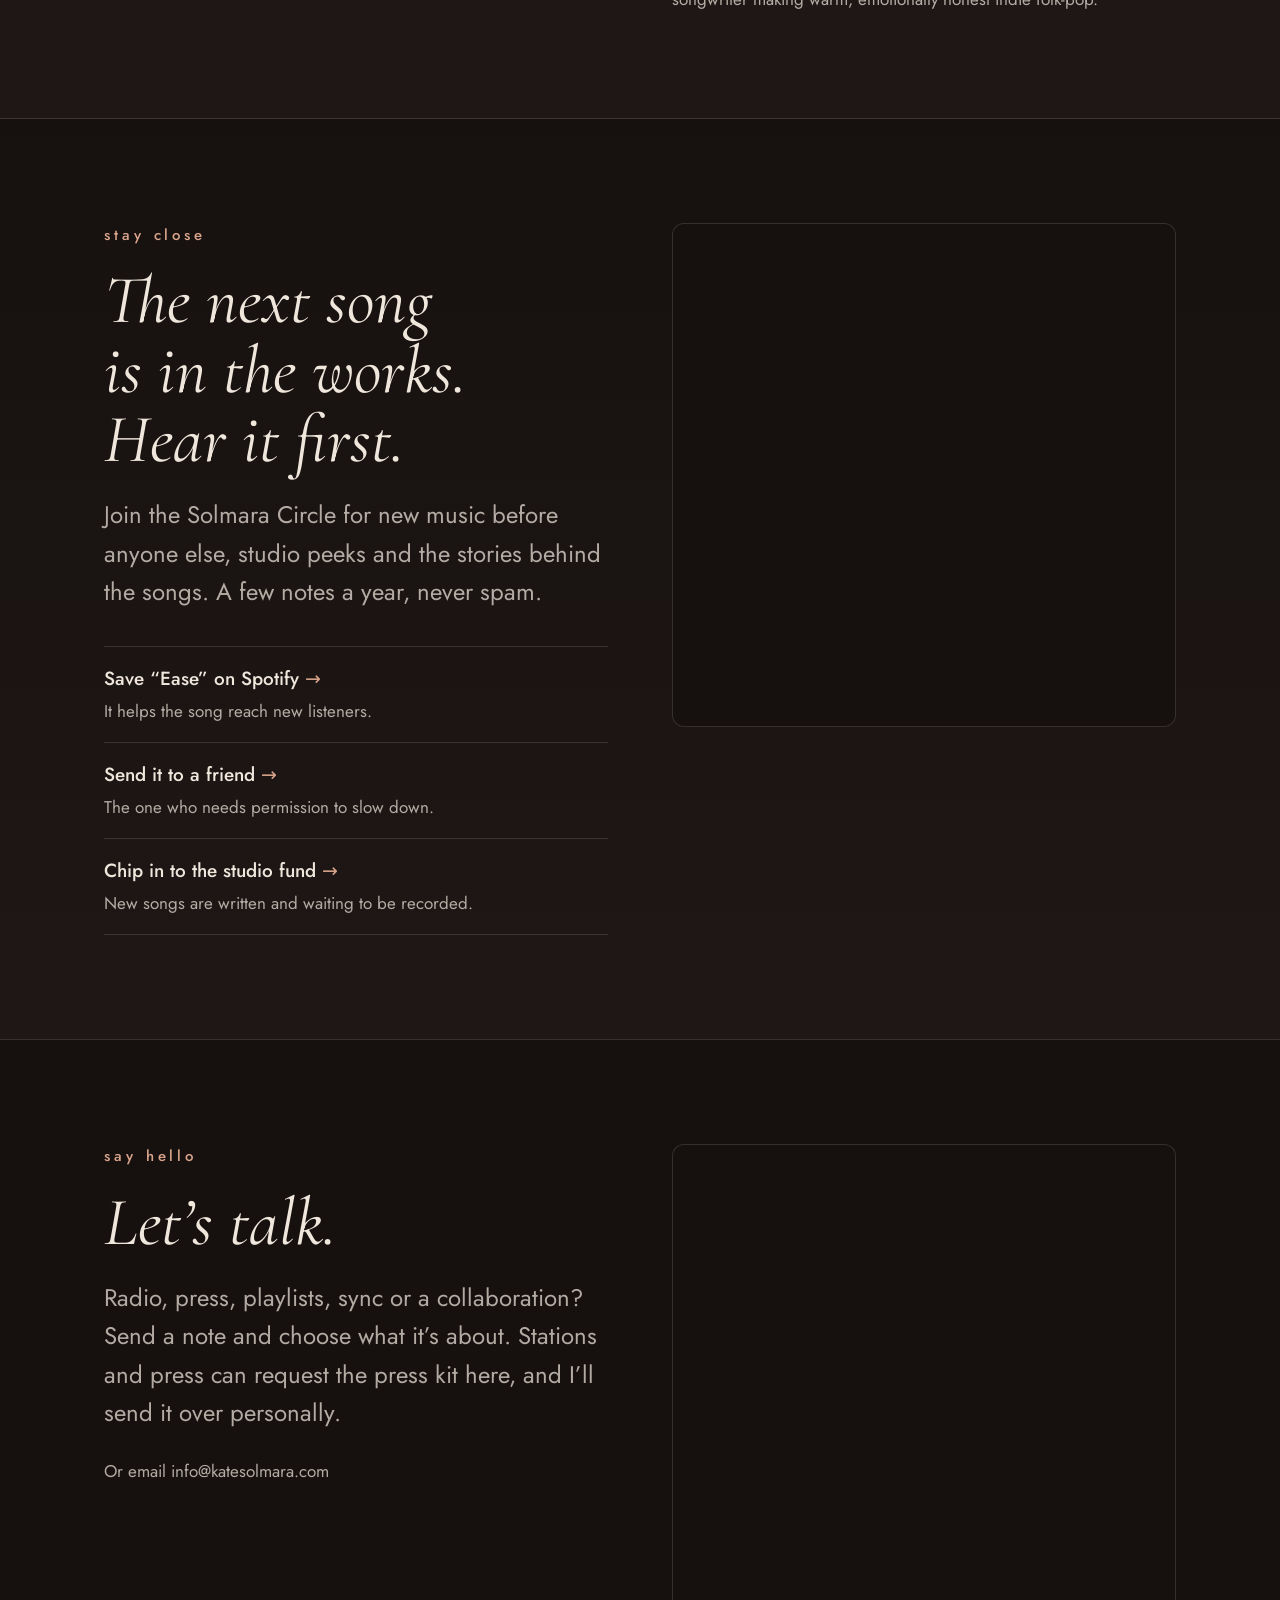
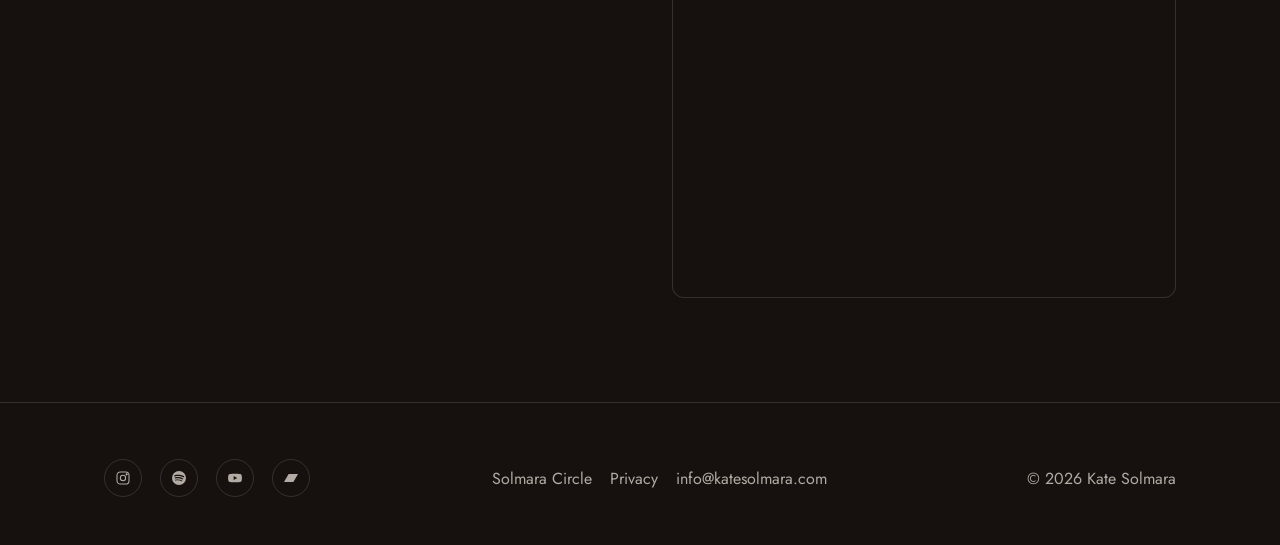
==== commit a8ecd832: "Self-host fonts instead of loading from Google Fonts Visitors' browsers no longer contact fonts.goog" ====
--- a/index.html
+++ b/index.html
@@ -19,8 +19,7 @@
 <link rel="icon" href="favicon.svg" type="image/svg+xml">
 <link rel="icon" href="favicon.png" type="image/png" sizes="192x192">
 <link rel="apple-touch-icon" href="apple-touch-icon.png">
-<link rel="preconnect" href="https://fonts.googleapis.com"><link rel="preconnect" href="https://fonts.gstatic.com" crossorigin>
-<link rel="stylesheet" href="https://fonts.googleapis.com/css2?family=Cormorant+Garamond:ital,wght@0,400;0,500;1,300;1,400&family=Jost:wght@400;500&display=swap">
+<link rel="stylesheet" href="/assets/fonts/fonts.css">
 <link rel="preload" as="image" href="img/hero-bg.jpg">
 <link rel="stylesheet" href="assets/site.css?v=1793415122">
 <script type="application/ld+json">
--- a/assets/fonts/fonts.css
+++ b/assets/fonts/fonts.css
@@ -0,0 +1,13 @@
+/* Self-hosted fonts (no Google requests). Source: Fontsource, SIL Open Font License. */
+@font-face{font-family:"Cormorant Garamond";font-style:normal;font-weight:400;font-display:swap;src:url(cormorant-garamond-latin-400-normal.woff2) format("woff2");unicode-range:U+0000-00FF, U+0131, U+0152-0153, U+02BB-02BC, U+02C6, U+02DA, U+02DC, U+0304, U+0308, U+0329, U+2000-206F, U+20AC, U+2122, U+2191, U+2193, U+2212, U+2215, U+FEFF, U+FFFD}
+@font-face{font-family:"Cormorant Garamond";font-style:normal;font-weight:400;font-display:swap;src:url(cormorant-garamond-latin-ext-400-normal.woff2) format("woff2");unicode-range:U+0100-02BA, U+02BD-02C5, U+02C7-02CC, U+02CE-02D7, U+02DD-02FF, U+0304, U+0308, U+0329, U+1D00-1DBF, U+1E00-1E9F, U+1EF2-1EFF, U+2020, U+20A0-20AB, U+20AD-20C0, U+2113, U+2C60-2C7F, U+A720-A7FF}
+@font-face{font-family:"Cormorant Garamond";font-style:normal;font-weight:500;font-display:swap;src:url(cormorant-garamond-latin-500-normal.woff2) format("woff2");unicode-range:U+0000-00FF, U+0131, U+0152-0153, U+02BB-02BC, U+02C6, U+02DA, U+02DC, U+0304, U+0308, U+0329, U+2000-206F, U+20AC, U+2122, U+2191, U+2193, U+2212, U+2215, U+FEFF, U+FFFD}
+@font-face{font-family:"Cormorant Garamond";font-style:normal;font-weight:500;font-display:swap;src:url(cormorant-garamond-latin-ext-500-normal.woff2) format("woff2");unicode-range:U+0100-02BA, U+02BD-02C5, U+02C7-02CC, U+02CE-02D7, U+02DD-02FF, U+0304, U+0308, U+0329, U+1D00-1DBF, U+1E00-1E9F, U+1EF2-1EFF, U+2020, U+20A0-20AB, U+20AD-20C0, U+2113, U+2C60-2C7F, U+A720-A7FF}
+@font-face{font-family:"Cormorant Garamond";font-style:italic;font-weight:300;font-display:swap;src:url(cormorant-garamond-latin-300-italic.woff2) format("woff2");unicode-range:U+0000-00FF, U+0131, U+0152-0153, U+02BB-02BC, U+02C6, U+02DA, U+02DC, U+0304, U+0308, U+0329, U+2000-206F, U+20AC, U+2122, U+2191, U+2193, U+2212, U+2215, U+FEFF, U+FFFD}
+@font-face{font-family:"Cormorant Garamond";font-style:italic;font-weight:300;font-display:swap;src:url(cormorant-garamond-latin-ext-300-italic.woff2) format("woff2");unicode-range:U+0100-02BA, U+02BD-02C5, U+02C7-02CC, U+02CE-02D7, U+02DD-02FF, U+0304, U+0308, U+0329, U+1D00-1DBF, U+1E00-1E9F, U+1EF2-1EFF, U+2020, U+20A0-20AB, U+20AD-20C0, U+2113, U+2C60-2C7F, U+A720-A7FF}
+@font-face{font-family:"Cormorant Garamond";font-style:italic;font-weight:400;font-display:swap;src:url(cormorant-garamond-latin-400-italic.woff2) format("woff2");unicode-range:U+0000-00FF, U+0131, U+0152-0153, U+02BB-02BC, U+02C6, U+02DA, U+02DC, U+0304, U+0308, U+0329, U+2000-206F, U+20AC, U+2122, U+2191, U+2193, U+2212, U+2215, U+FEFF, U+FFFD}
+@font-face{font-family:"Cormorant Garamond";font-style:italic;font-weight:400;font-display:swap;src:url(cormorant-garamond-latin-ext-400-italic.woff2) format("woff2");unicode-range:U+0100-02BA, U+02BD-02C5, U+02C7-02CC, U+02CE-02D7, U+02DD-02FF, U+0304, U+0308, U+0329, U+1D00-1DBF, U+1E00-1E9F, U+1EF2-1EFF, U+2020, U+20A0-20AB, U+20AD-20C0, U+2113, U+2C60-2C7F, U+A720-A7FF}
+@font-face{font-family:"Jost";font-style:normal;font-weight:400;font-display:swap;src:url(jost-latin-400-normal.woff2) format("woff2");unicode-range:U+0000-00FF, U+0131, U+0152-0153, U+02BB-02BC, U+02C6, U+02DA, U+02DC, U+0304, U+0308, U+0329, U+2000-206F, U+20AC, U+2122, U+2191, U+2193, U+2212, U+2215, U+FEFF, U+FFFD}
+@font-face{font-family:"Jost";font-style:normal;font-weight:400;font-display:swap;src:url(jost-latin-ext-400-normal.woff2) format("woff2");unicode-range:U+0100-02BA, U+02BD-02C5, U+02C7-02CC, U+02CE-02D7, U+02DD-02FF, U+0304, U+0308, U+0329, U+1D00-1DBF, U+1E00-1E9F, U+1EF2-1EFF, U+2020, U+20A0-20AB, U+20AD-20C0, U+2113, U+2C60-2C7F, U+A720-A7FF}
+@font-face{font-family:"Jost";font-style:normal;font-weight:500;font-display:swap;src:url(jost-latin-500-normal.woff2) format("woff2");unicode-range:U+0000-00FF, U+0131, U+0152-0153, U+02BB-02BC, U+02C6, U+02DA, U+02DC, U+0304, U+0308, U+0329, U+2000-206F, U+20AC, U+2122, U+2191, U+2193, U+2212, U+2215, U+FEFF, U+FFFD}
+@font-face{font-family:"Jost";font-style:normal;font-weight:500;font-display:swap;src:url(jost-latin-ext-500-normal.woff2) format("woff2");unicode-range:U+0100-02BA, U+02BD-02C5, U+02C7-02CC, U+02CE-02D7, U+02DD-02FF, U+0304, U+0308, U+0329, U+1D00-1DBF, U+1E00-1E9F, U+1EF2-1EFF, U+2020, U+20A0-20AB, U+20AD-20C0, U+2113, U+2C60-2C7F, U+A720-A7FF}
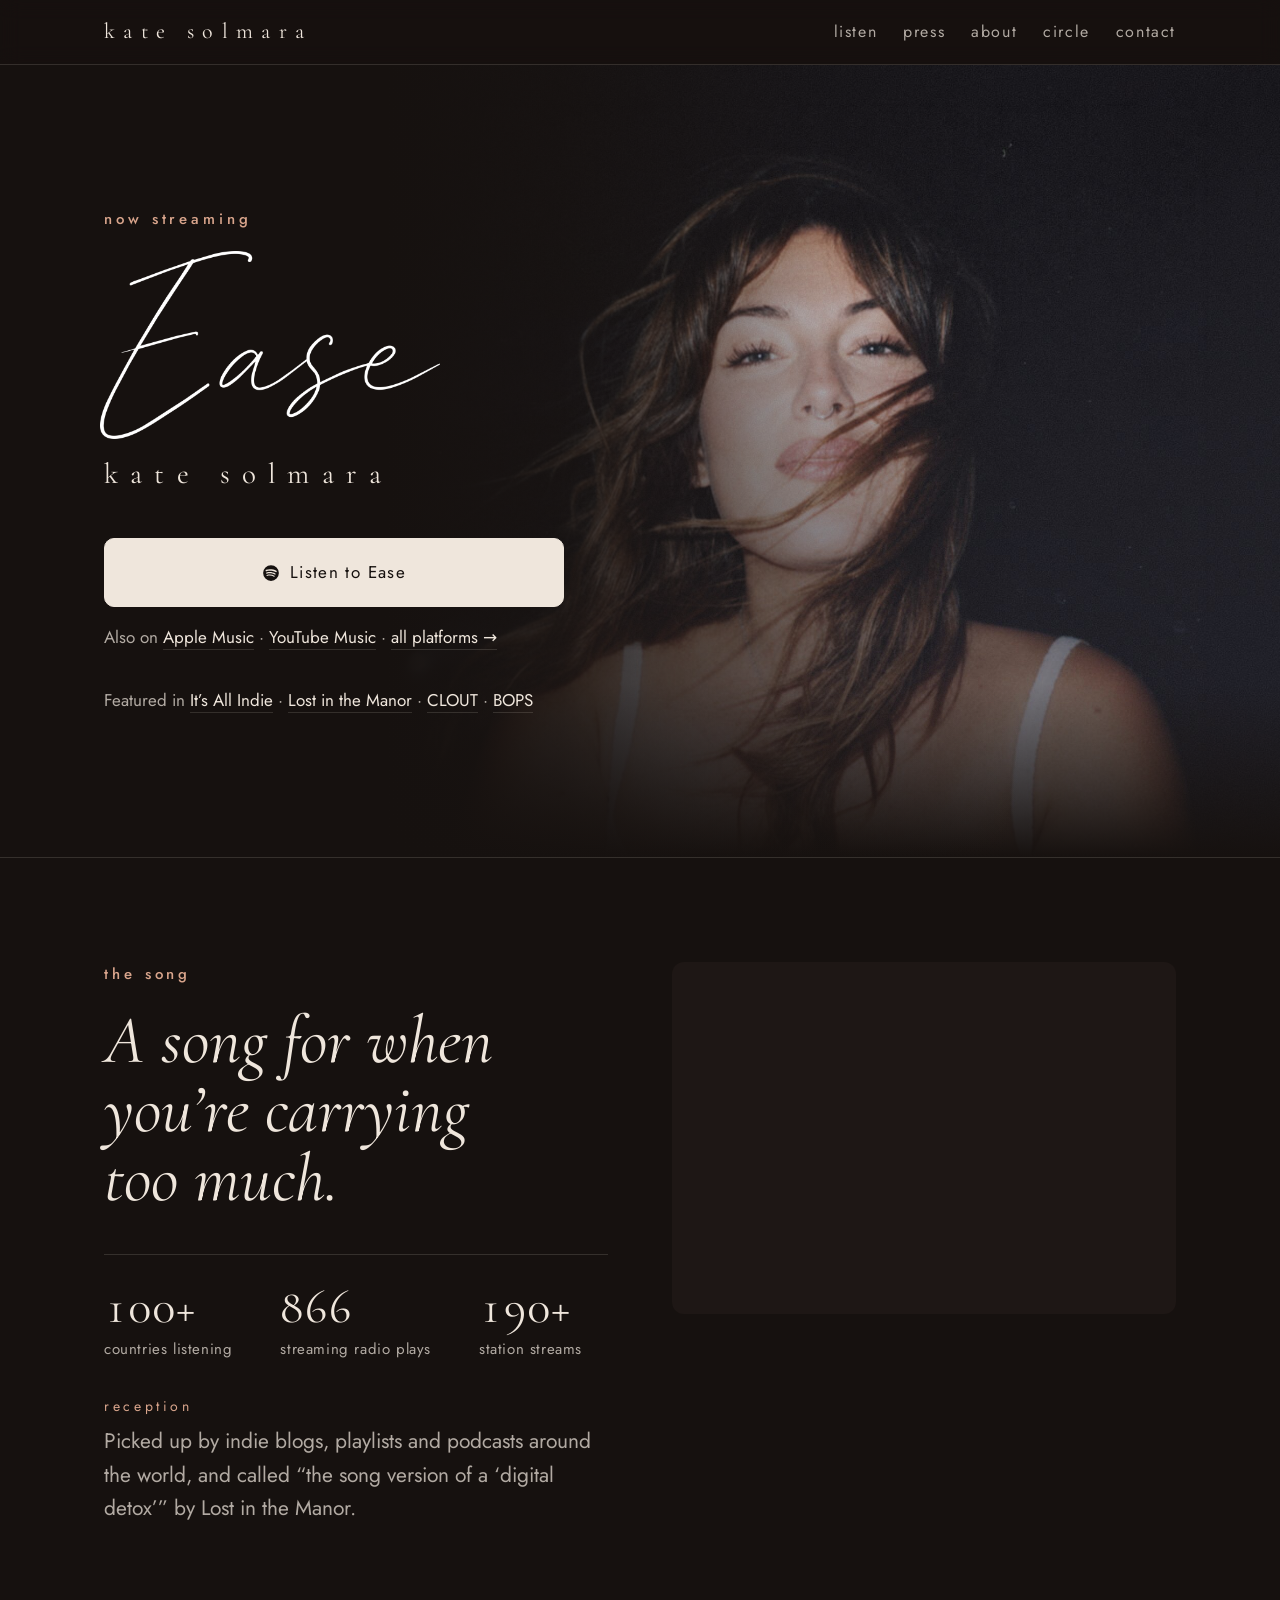
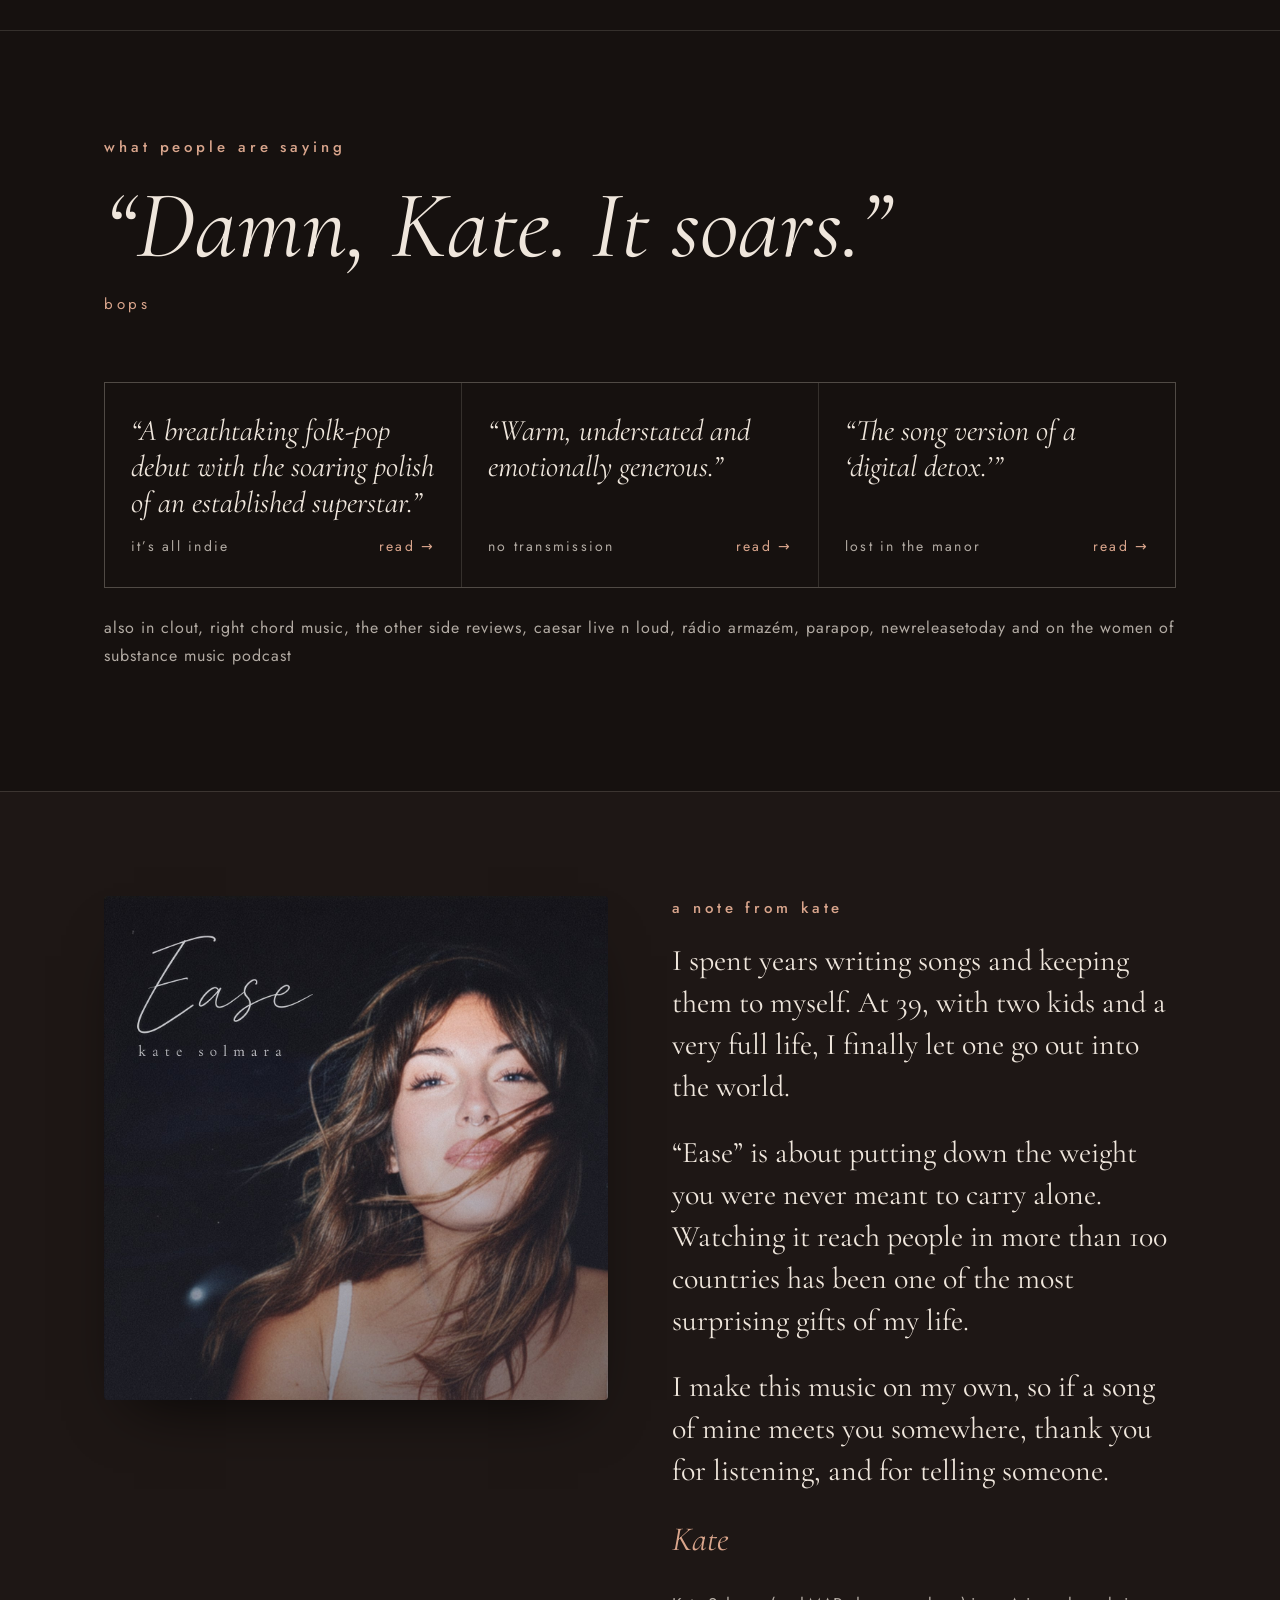
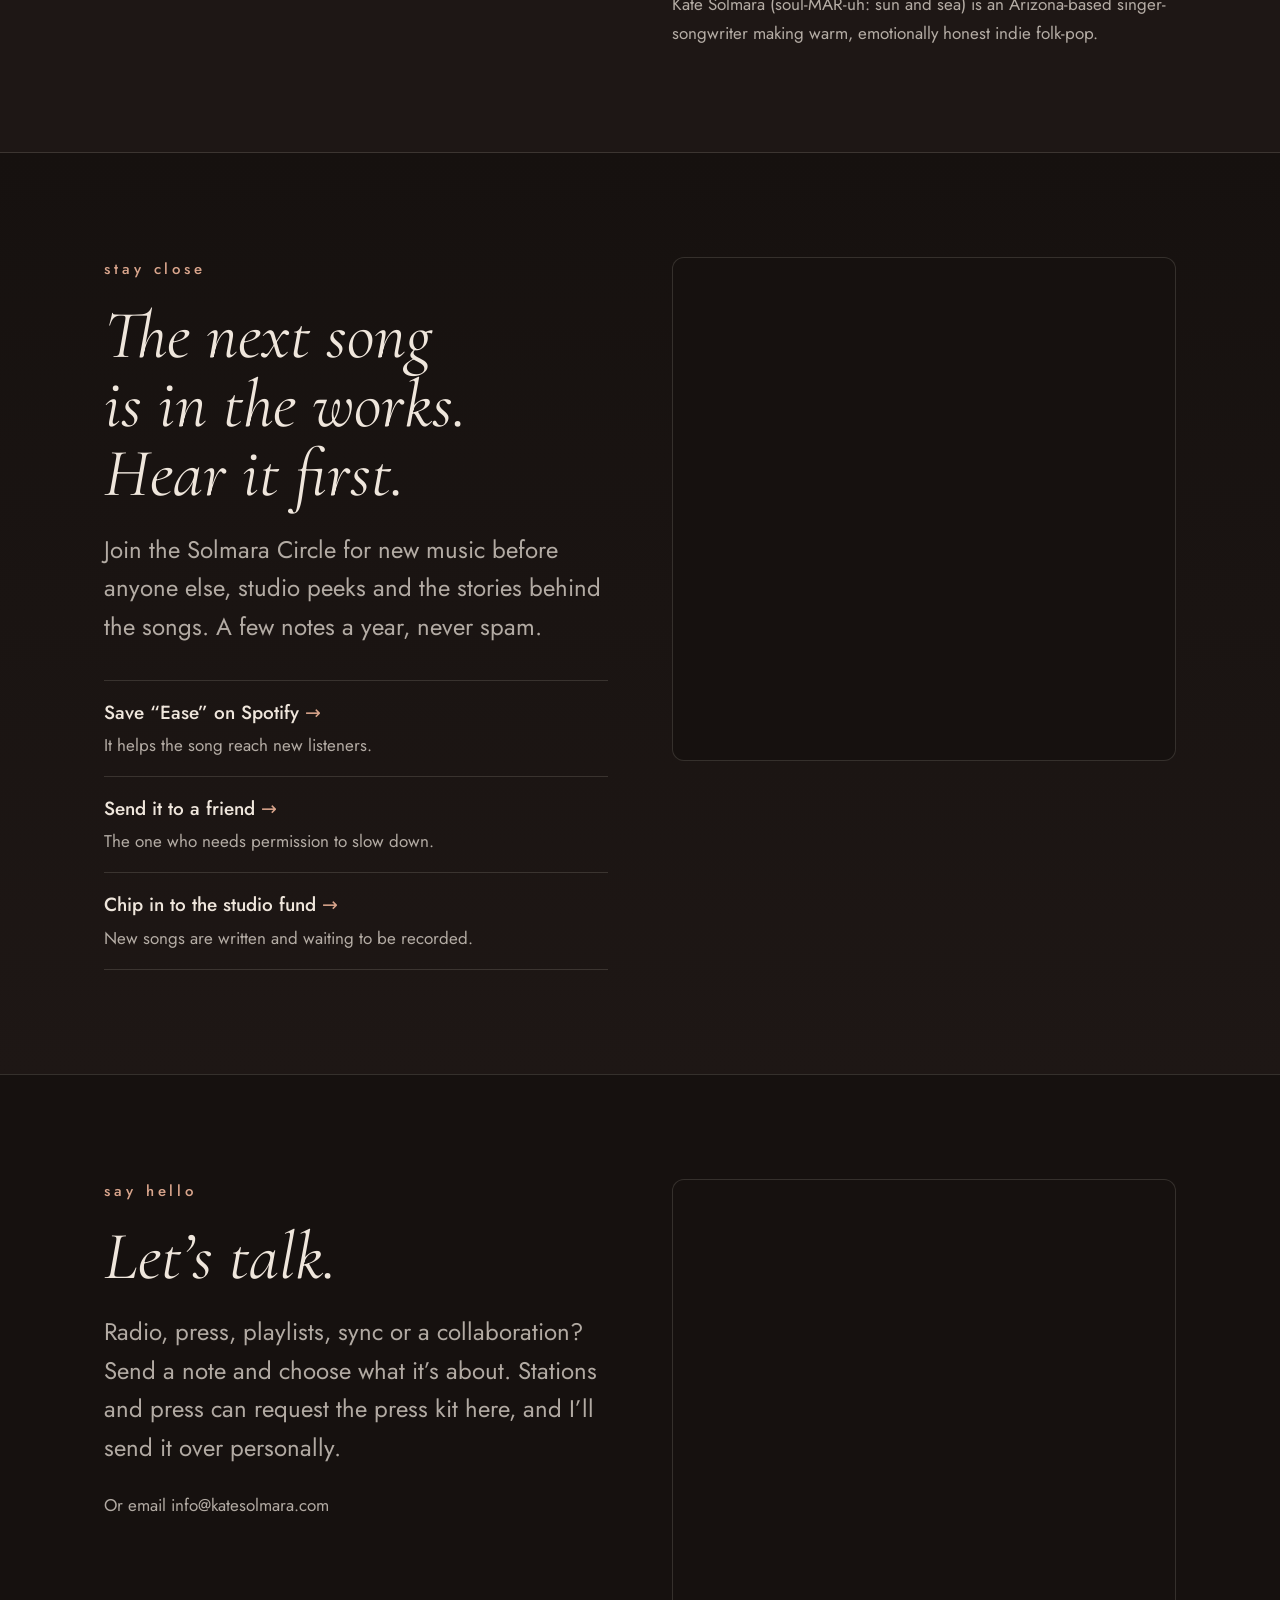
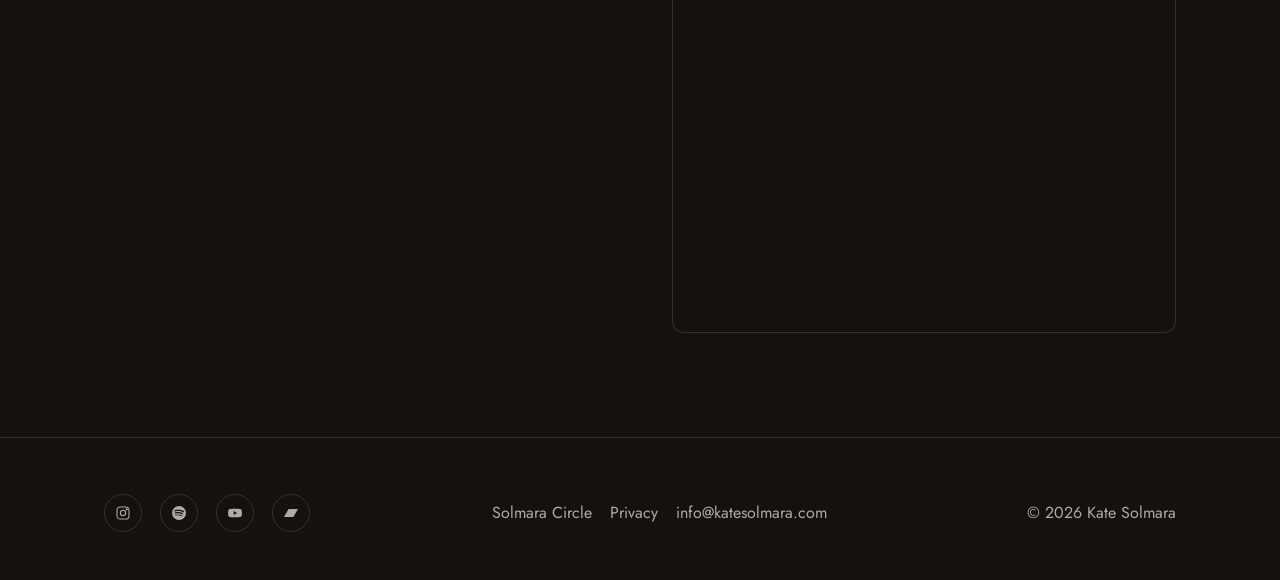
==== commit 66d6dafe: "Homepage: three reach stats, reception line, heading stands alone Co-Authored-By: Claude Opus 5.5 <n" ====
--- a/index.html
+++ b/index.html
@@ -21,7 +21,7 @@
 <link rel="apple-touch-icon" href="apple-touch-icon.png">
 <link rel="stylesheet" href="/assets/fonts/fonts.css">
 <link rel="preload" as="image" href="img/hero-bg.jpg">
-<link rel="stylesheet" href="assets/site.css?v=1793415122">
+<link rel="stylesheet" href="assets/site.css?v=1795053694">
 <script type="application/ld+json">
 {"@context":"https://schema.org","@graph":[
 {"@type":"MusicGroup","@id":"https://katesolmara.com/#artist","name":"Kate Solmara","url":"https://katesolmara.com/","genre":["Indie Folk","Folk-Pop","Singer-Songwriter"],"description":"Arizona-based singer-songwriter making warm, emotionally honest indie folk-pop.","foundingLocation":{"@type":"Place","name":"Arizona, USA"},"image":"https://katesolmara.com/img/hero-bg.jpg","email":"info@katesolmara.com",
@@ -69,13 +69,12 @@
     <div>
       <span class="eyebrow">the song</span>
       <h2>A song for when you&rsquo;re carrying too much.</h2>
-      <p class="lede" style="margin-top:22px">&ldquo;Ease&rdquo; is about letting go of the pressure to earn your worth and carry everything on your own.</p>
       <div class="reach">
         <div><strong>100+</strong><span>countries listening</span></div>
         <div><strong>866</strong><span>streaming radio plays</span></div>
         <div><strong>190+</strong><span>station streams</span></div>
-        <div><strong>12</strong><span>press features</span></div>
       </div>
+      <p class="reception"><span>Reception</span>Picked up by indie blogs, playlists and podcasts around the world, and called &ldquo;the song version of a &lsquo;digital detox&rsquo;&rdquo; by Lost in the Manor.</p>
     </div>
     <div class="player">
       <iframe title="Listen to Ease by Kate Solmara on Spotify" src="https://open.spotify.com/embed/track/4dL2Sv9Ds2yweuXFF7PB9Z?utm_source=generator&amp;theme=0" loading="lazy" allow="autoplay; clipboard-write; encrypted-media; fullscreen; picture-in-picture"></iframe>
@@ -165,6 +164,6 @@
   </div>
 </footer>
 
-<script src="assets/site.js?v=1793415122" defer></script>
+<script src="assets/site.js?v=1795053694" defer></script>
 </body>
 </html>
--- a/assets/site.css
+++ b/assets/site.css
@@ -335,7 +335,10 @@
 @media (max-width:640px){.song-grid{grid-template-columns:1fr}}
 
 /* reach strip */
-.reach{display:grid;grid-template-columns:repeat(4,auto);justify-content:start;gap:12px 40px;margin-top:34px;padding-top:28px;border-top:1px solid var(--cream-faint)}
+.reach{display:grid;grid-template-columns:repeat(3,auto);justify-content:start;gap:12px 48px;margin-top:40px;padding-top:28px;border-top:1px solid var(--cream-faint)}
 .reach strong{display:block;font-family:var(--display);font-weight:400;font-size:48px;line-height:1;color:var(--cream);font-variant-numeric:tabular-nums}
 .reach span{font-size:15px;color:var(--cream-dim);letter-spacing:.04em}
-@media (max-width:560px){.reach{grid-template-columns:repeat(2,auto)}}
+@media (max-width:560px){.reach{grid-template-columns:1fr;gap:22px}}
+
+.reception{margin:30px 0 0;max-width:34em;font-size:clamp(19px,2vw,21px);line-height:1.6;color:var(--cream-dim)}
+.reception span{display:block;font-size:14px;letter-spacing:.26em;text-transform:lowercase;color:var(--rose);margin-bottom:8px}
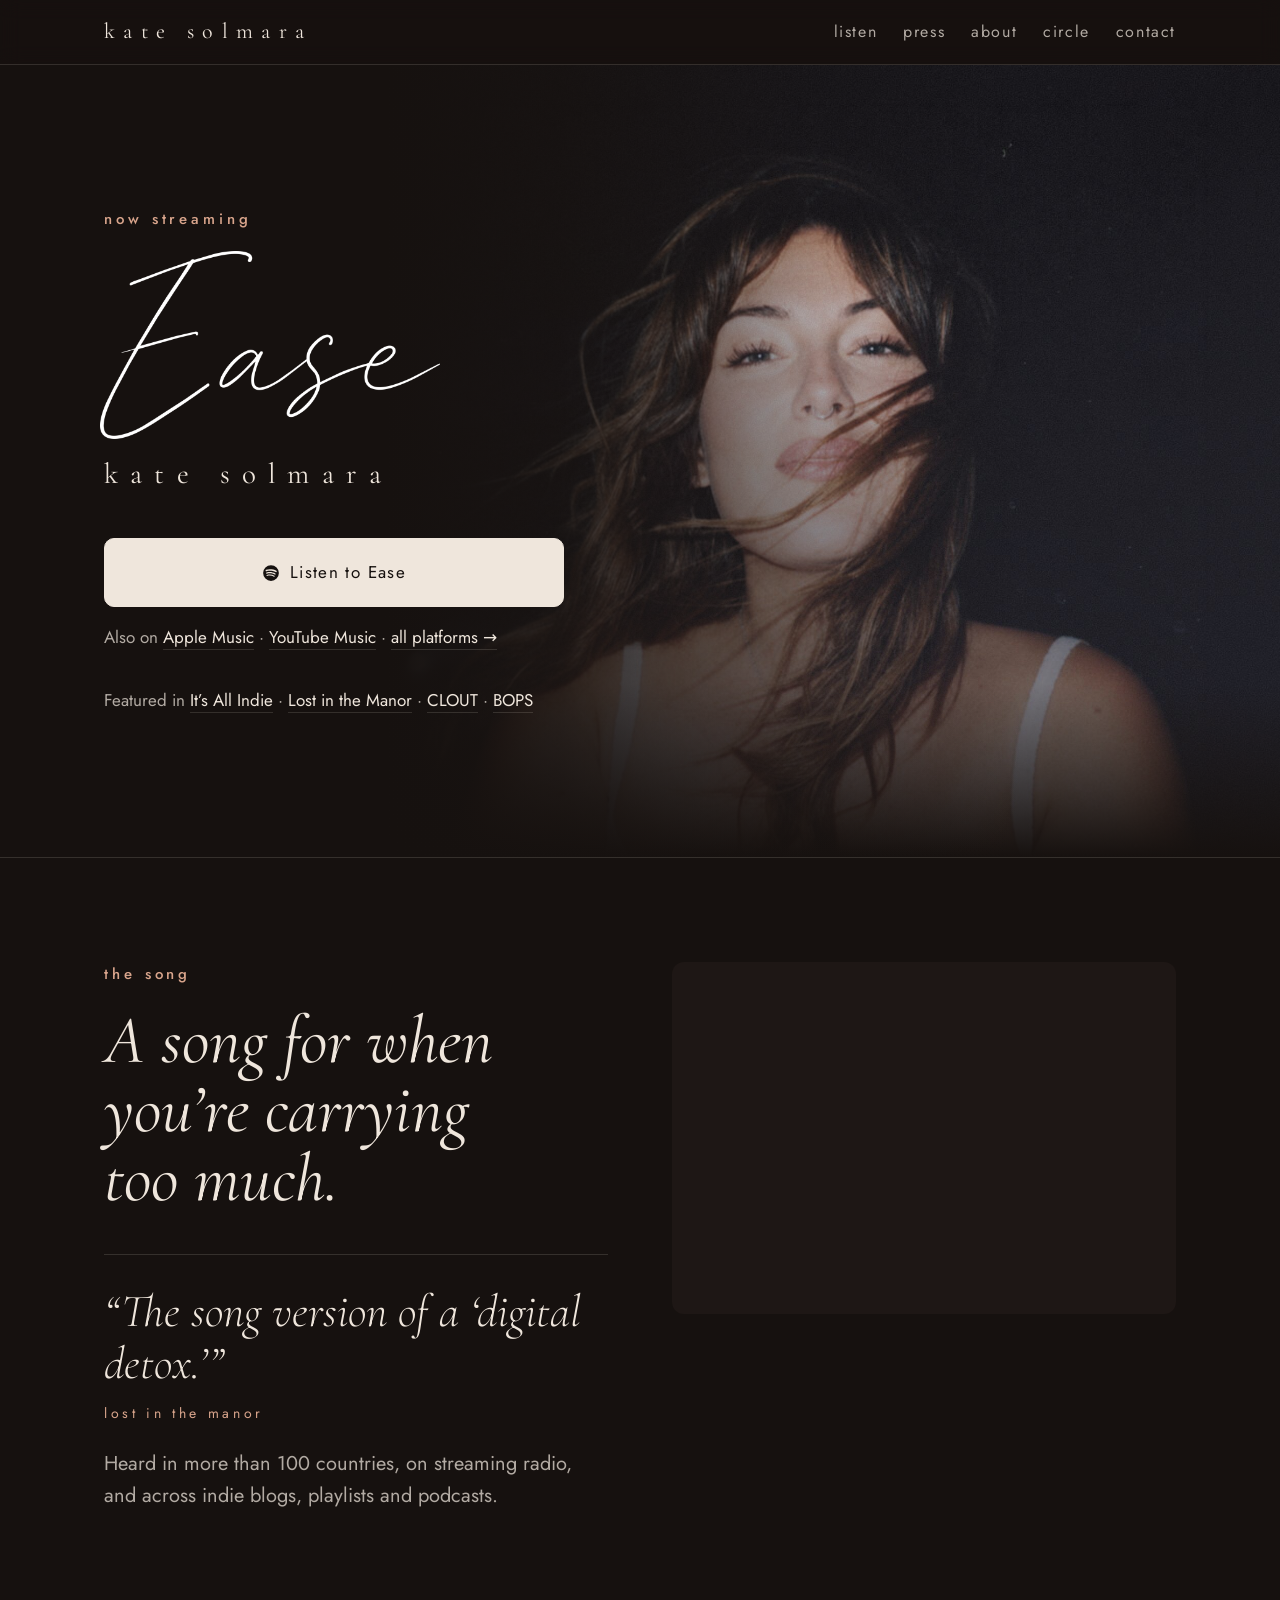
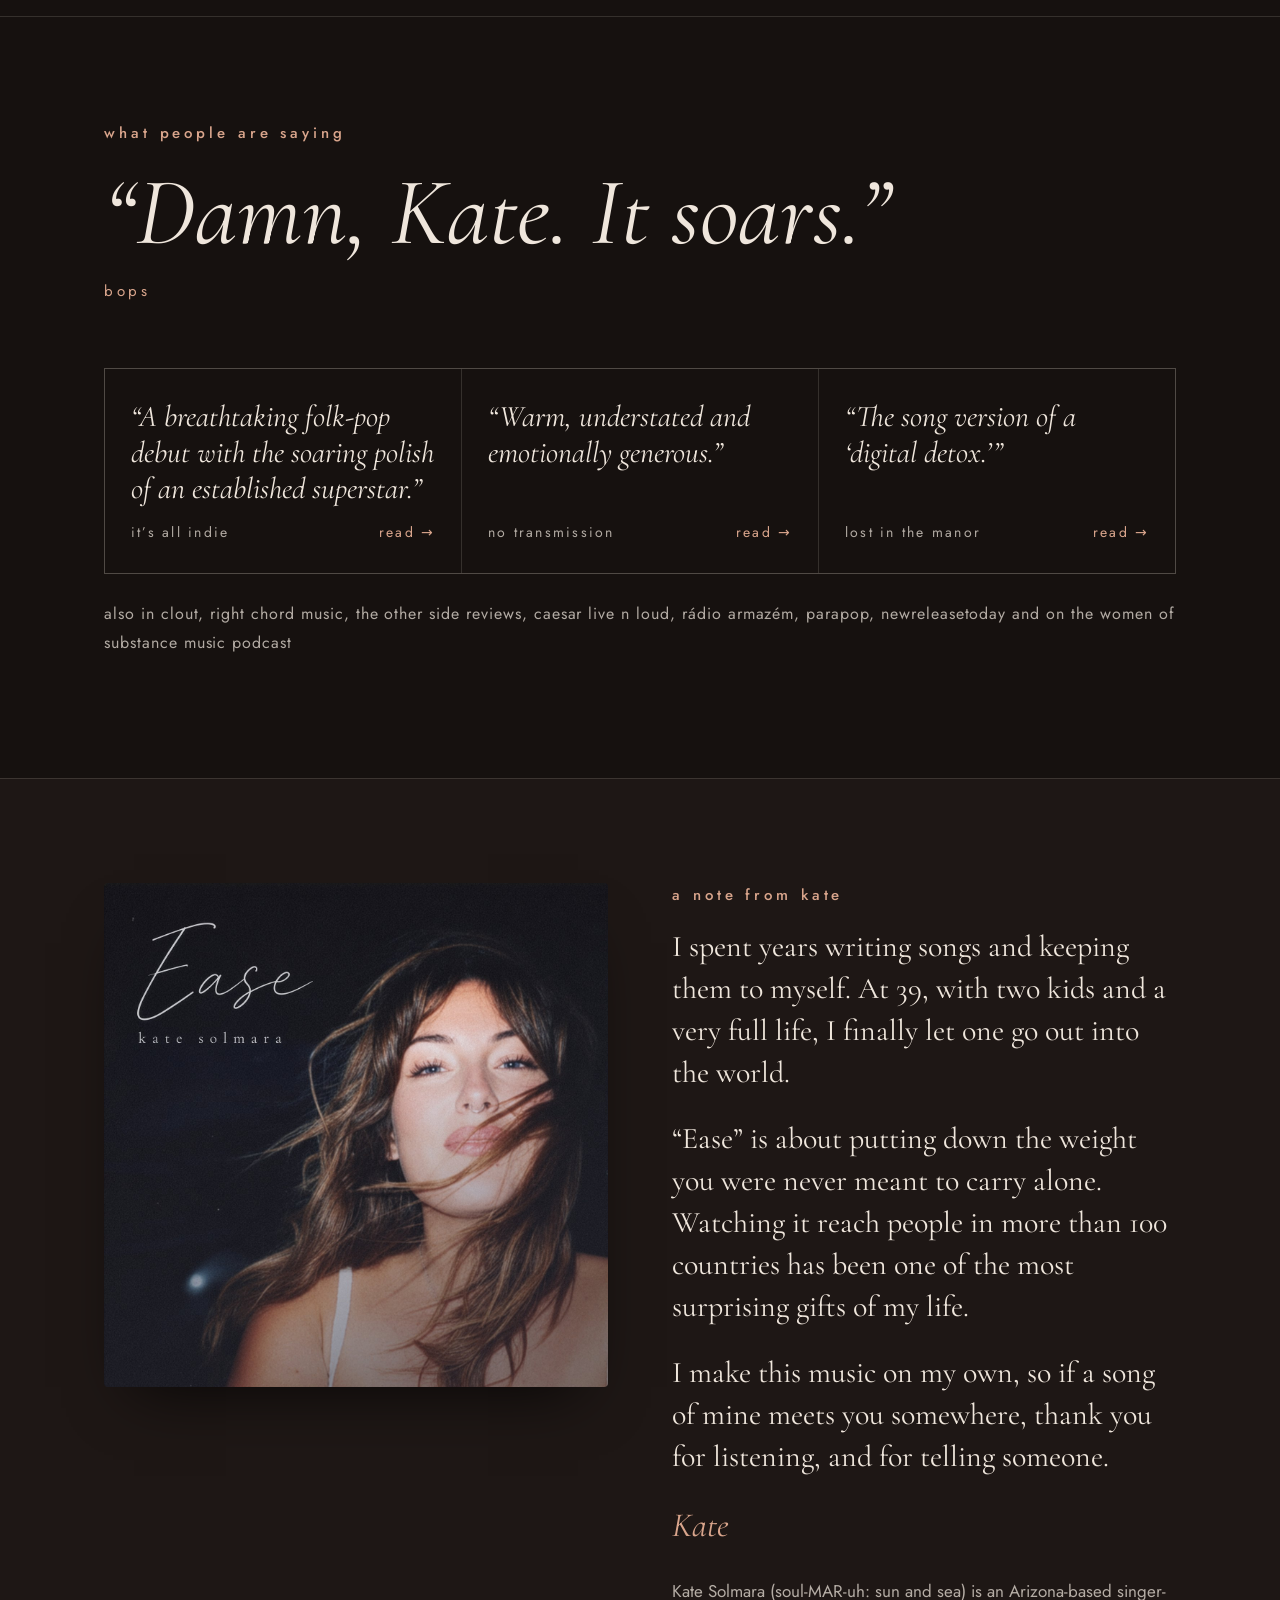
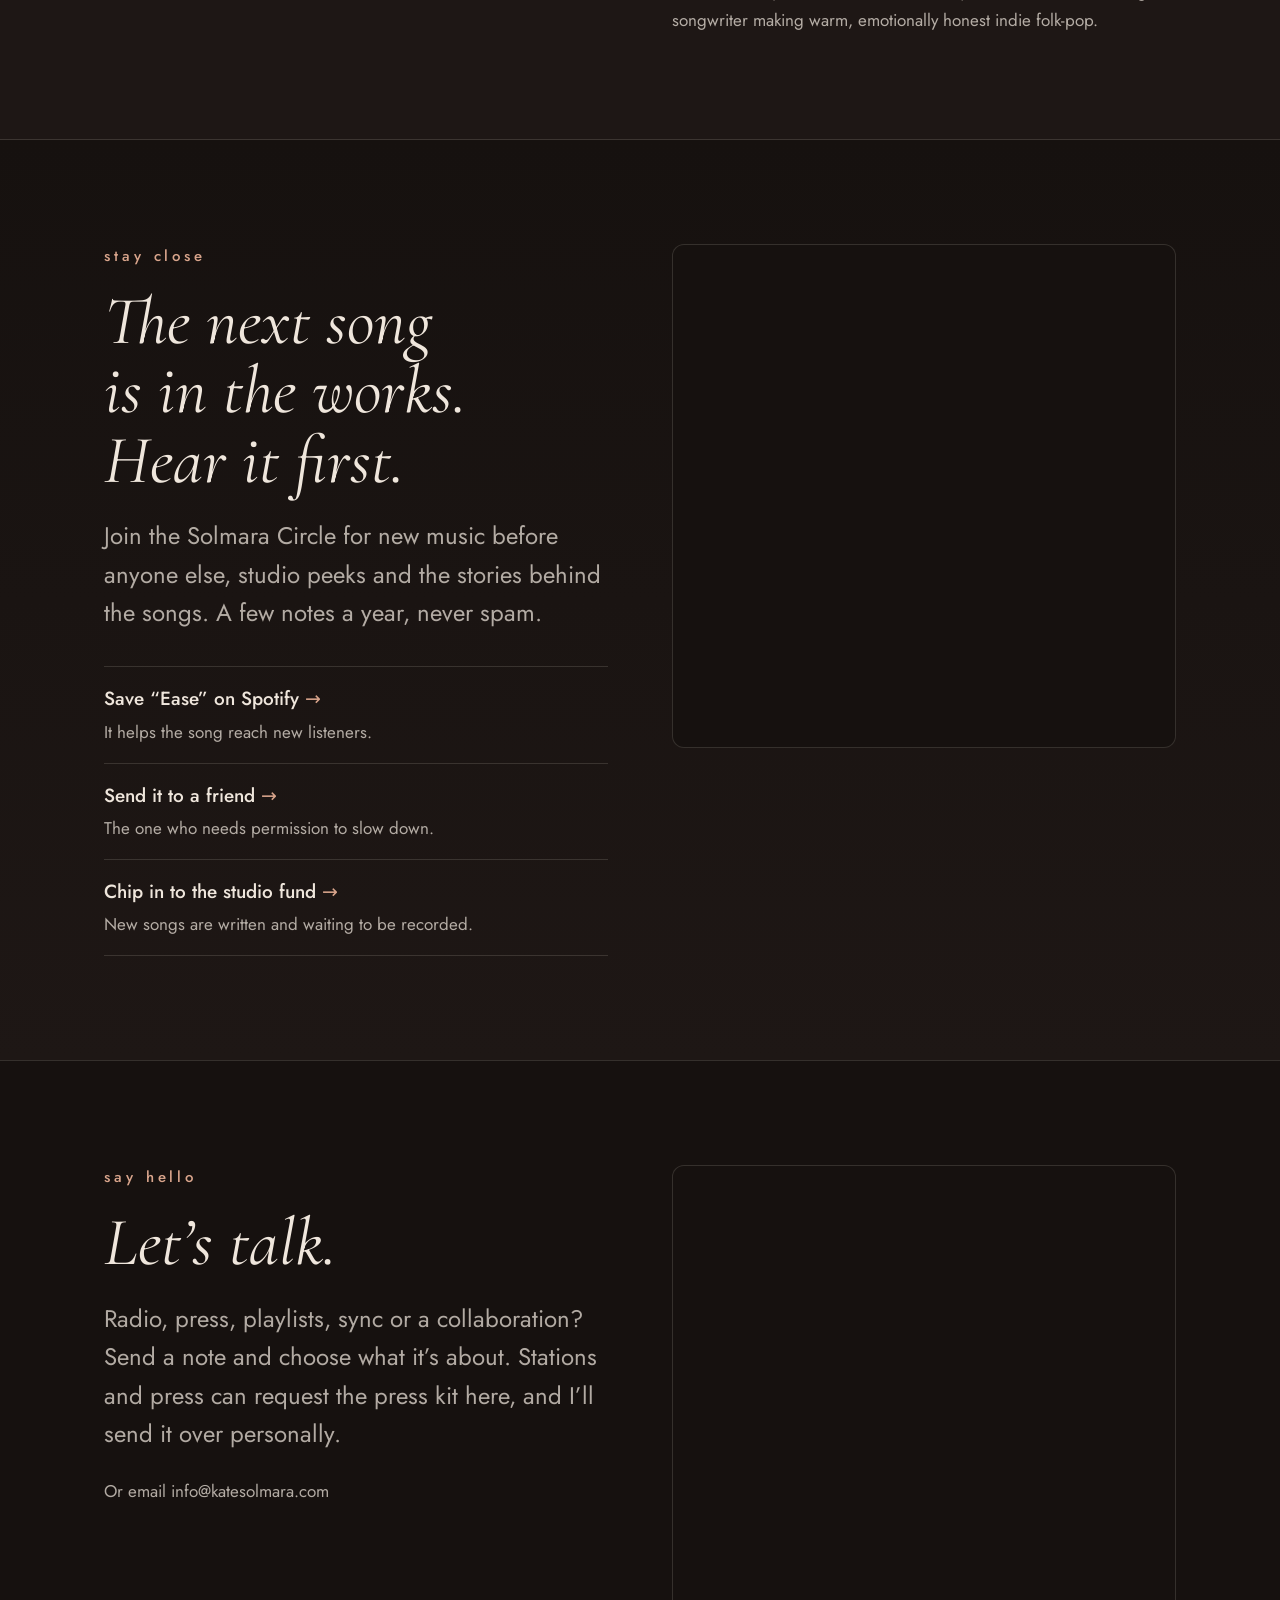
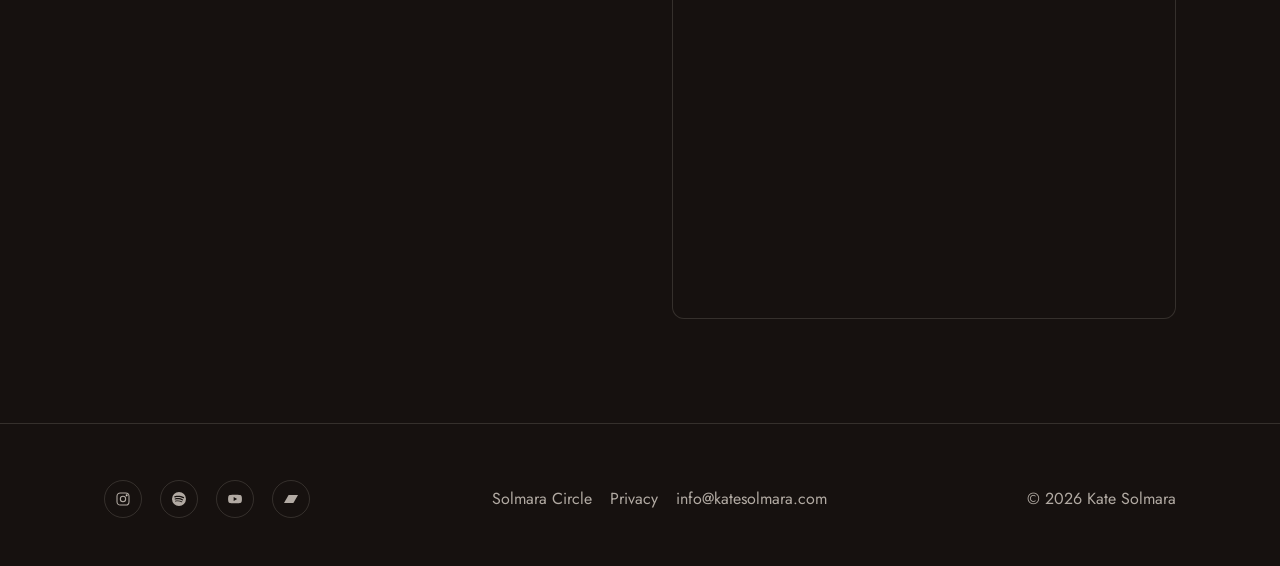
==== commit e0baca63: "Song section: quote-led with one reach line; refresh press kit airplay count Co-Authored-By: Claude " ====
--- a/index.html
+++ b/index.html
@@ -21,7 +21,7 @@
 <link rel="apple-touch-icon" href="apple-touch-icon.png">
 <link rel="stylesheet" href="/assets/fonts/fonts.css">
 <link rel="preload" as="image" href="img/hero-bg.jpg">
-<link rel="stylesheet" href="assets/site.css?v=1795053694">
+<link rel="stylesheet" href="assets/site.css?v=1795053898">
 <script type="application/ld+json">
 {"@context":"https://schema.org","@graph":[
 {"@type":"MusicGroup","@id":"https://katesolmara.com/#artist","name":"Kate Solmara","url":"https://katesolmara.com/","genre":["Indie Folk","Folk-Pop","Singer-Songwriter"],"description":"Arizona-based singer-songwriter making warm, emotionally honest indie folk-pop.","foundingLocation":{"@type":"Place","name":"Arizona, USA"},"image":"https://katesolmara.com/img/hero-bg.jpg","email":"info@katesolmara.com",
@@ -69,12 +69,11 @@
     <div>
       <span class="eyebrow">the song</span>
       <h2>A song for when you&rsquo;re carrying too much.</h2>
-      <div class="reach">
-        <div><strong>100+</strong><span>countries listening</span></div>
-        <div><strong>866</strong><span>streaming radio plays</span></div>
-        <div><strong>190+</strong><span>station streams</span></div>
-      </div>
-      <p class="reception"><span>Reception</span>Picked up by indie blogs, playlists and podcasts around the world, and called &ldquo;the song version of a &lsquo;digital detox&rsquo;&rdquo; by Lost in the Manor.</p>
+      <figure class="note-quote">
+        <blockquote>&ldquo;The song version of a &lsquo;digital detox.&rsquo;&rdquo;</blockquote>
+        <figcaption>Lost in the Manor</figcaption>
+      </figure>
+      <p class="heard">Heard in more than 100 countries, on streaming radio, and across indie blogs, playlists and podcasts.</p>
     </div>
     <div class="player">
       <iframe title="Listen to Ease by Kate Solmara on Spotify" src="https://open.spotify.com/embed/track/4dL2Sv9Ds2yweuXFF7PB9Z?utm_source=generator&amp;theme=0" loading="lazy" allow="autoplay; clipboard-write; encrypted-media; fullscreen; picture-in-picture"></iframe>
@@ -164,6 +163,6 @@
   </div>
 </footer>
 
-<script src="assets/site.js?v=1795053694" defer></script>
+<script src="assets/site.js?v=1795053898" defer></script>
 </body>
 </html>
--- a/assets/site.css
+++ b/assets/site.css
@@ -342,3 +342,9 @@
 
 .reception{margin:30px 0 0;max-width:34em;font-size:clamp(19px,2vw,21px);line-height:1.6;color:var(--cream-dim)}
 .reception span{display:block;font-size:14px;letter-spacing:.26em;text-transform:lowercase;color:var(--rose);margin-bottom:8px}
+
+/* song section: quote-led, no stat grid */
+.note-quote{margin:40px 0 0;padding-top:30px;border-top:1px solid var(--cream-faint)}
+.note-quote blockquote{margin:0;font-family:var(--display);font-style:italic;font-weight:300;font-size:clamp(34px,4.2vw,46px);line-height:1.15;color:var(--cream)}
+.note-quote figcaption{margin-top:12px;font-size:14px;letter-spacing:.26em;text-transform:lowercase;color:var(--rose)}
+.heard{margin:22px 0 0;max-width:30em;font-size:clamp(18px,1.9vw,20px);line-height:1.6;color:var(--cream-dim)}
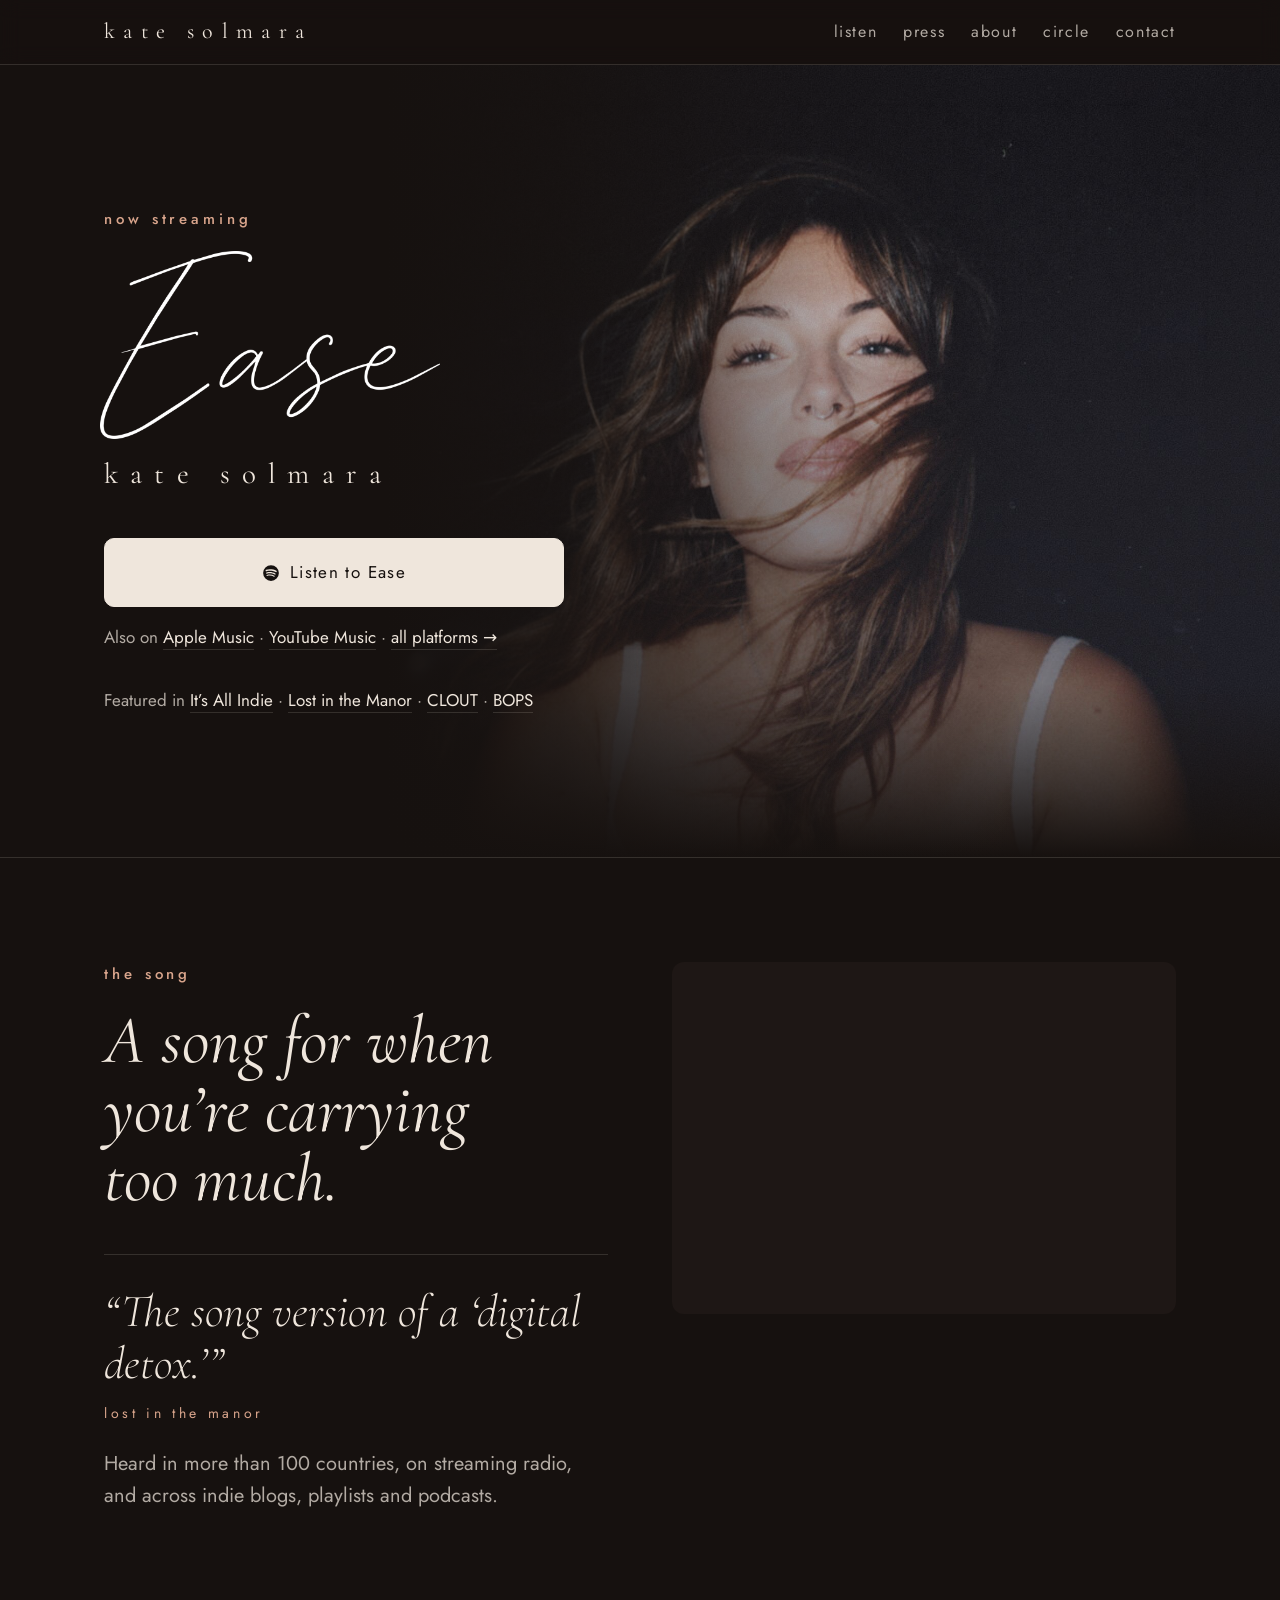
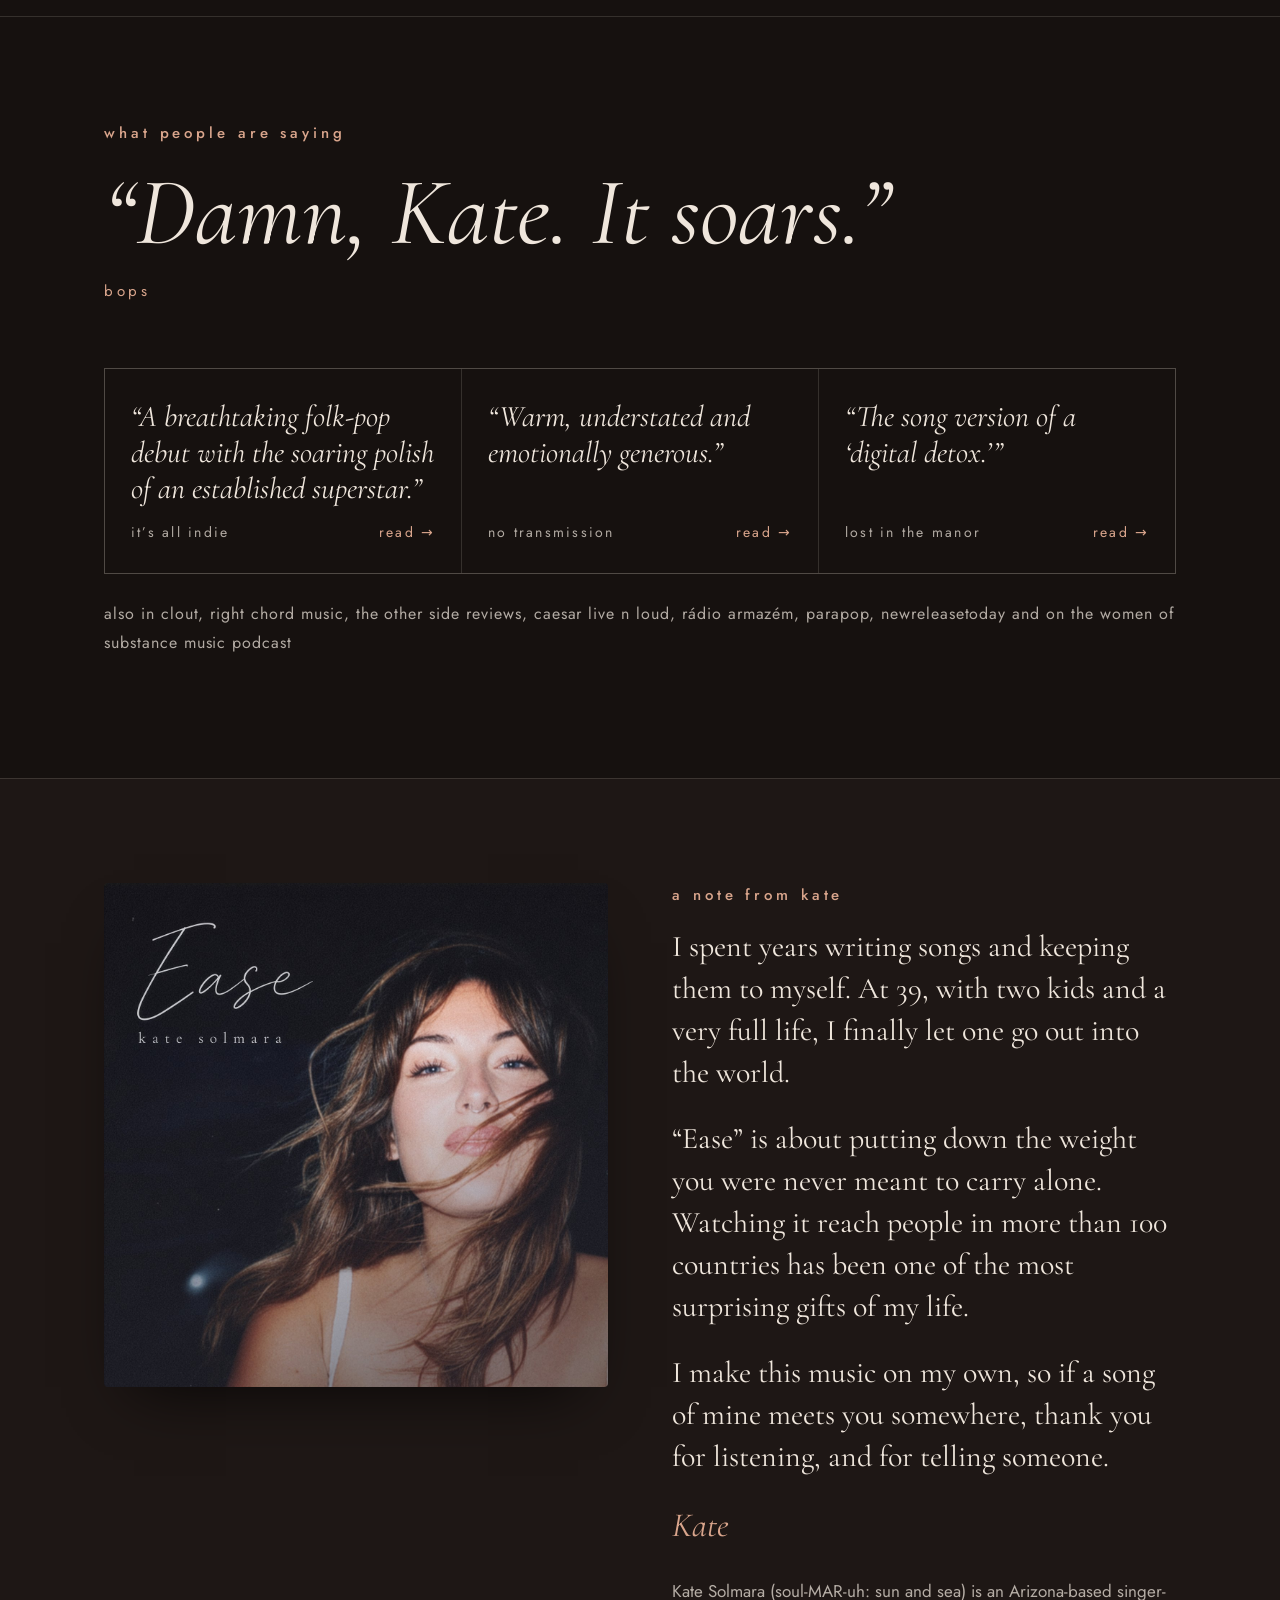
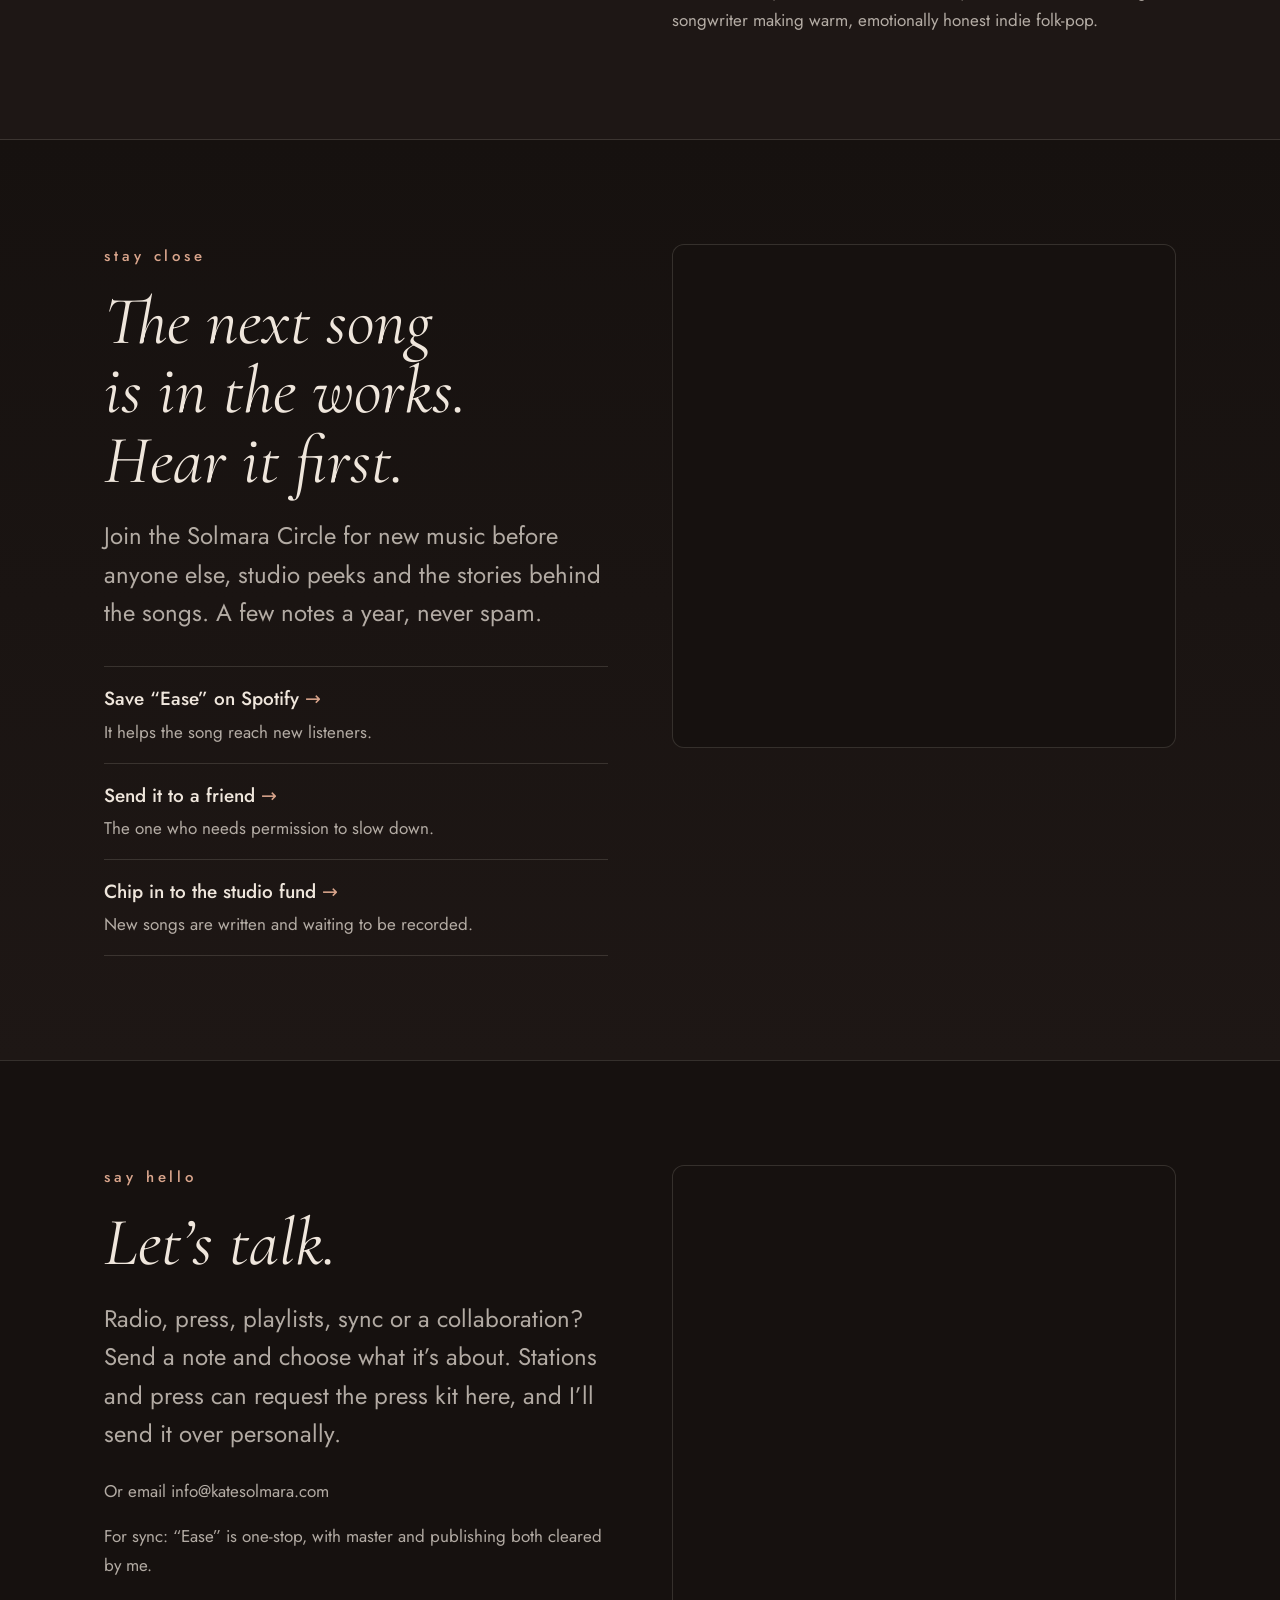
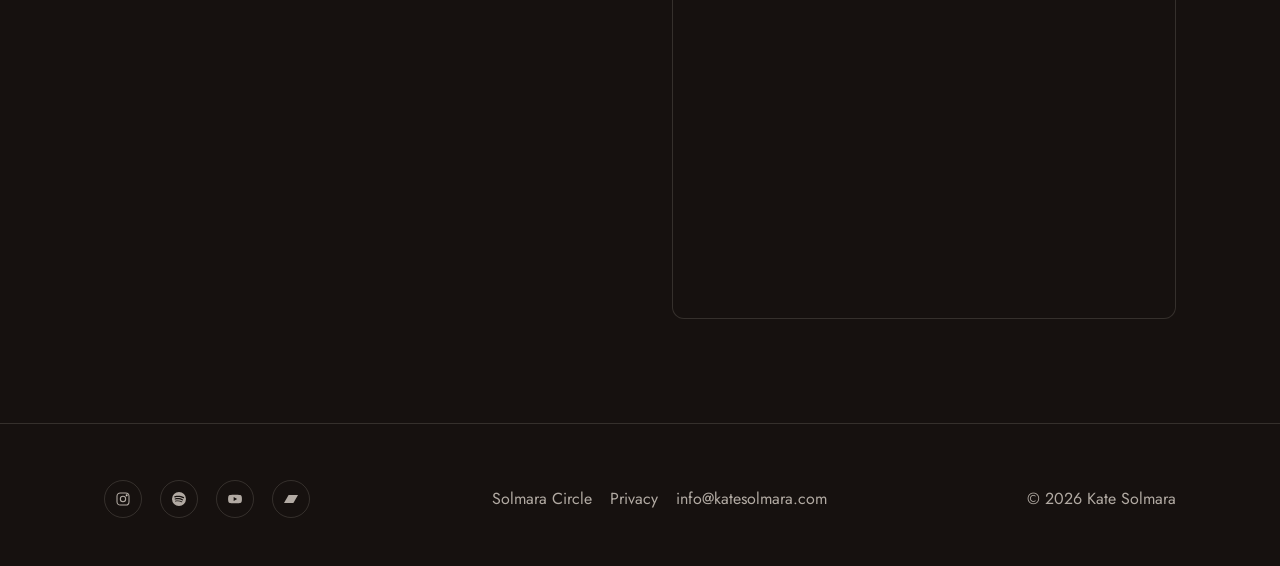
==== commit 40e467cc: "Sync-ready: one-stop ownership, EPK licensing section, richer song schema, llms.txt licensing Co-Aut" ====
--- a/index.html
+++ b/index.html
@@ -2,6 +2,7 @@
 <html lang="en">
 <head>
 <meta charset="utf-8">
+<script>if(location.hash==="#radio")location.replace("/press-88d32d/");</script>
 <meta name="viewport" content="width=device-width,initial-scale=1,viewport-fit=cover">
 <title>Kate Solmara | Indie Folk-Pop Singer-Songwriter</title>
 <meta name="description" content="Kate Solmara is an Arizona-based indie folk-pop singer-songwriter. Listen to her debut single &ldquo;Ease,&rdquo; read the press, and join the Solmara Circle.">
@@ -26,7 +27,7 @@
 {"@context":"https://schema.org","@graph":[
 {"@type":"MusicGroup","@id":"https://katesolmara.com/#artist","name":"Kate Solmara","url":"https://katesolmara.com/","genre":["Indie Folk","Folk-Pop","Singer-Songwriter"],"description":"Arizona-based singer-songwriter making warm, emotionally honest indie folk-pop.","foundingLocation":{"@type":"Place","name":"Arizona, USA"},"image":"https://katesolmara.com/img/hero-bg.jpg","email":"info@katesolmara.com",
 "sameAs":["https://open.spotify.com/artist/51fHBymmKGVNOI3jFbUg5y","https://www.instagram.com/katesolmara","https://youtube.com/@katesolmara","https://katesolmara.bandcamp.com/","https://soundcloud.com/kate-solmara"]},
-{"@type":"MusicRecording","name":"Ease","byArtist":{"@id":"https://katesolmara.com/#artist"},"isrcCode":"QT6EA2644595","datePublished":"2026-07-24","genre":"Indie Folk-Pop","producer":{"@type":"Person","name":"Adam Lamb"},"url":"https://open.spotify.com/track/4dL2Sv9Ds2yweuXFF7PB9Z","image":"https://katesolmara.com/img/ease-cover.jpg"}
+{"@type":"MusicRecording","name":"Ease","byArtist":{"@id":"https://katesolmara.com/#artist"},"isrcCode":"QT6EA2644595","datePublished":"2026-07-24","genre":"Indie Folk-Pop","producer":{"@type":"Person","name":"Adam Lamb"},"duration":"PT3M41S","recordingOf":{"@type":"MusicComposition","name":"Ease","composer":[{"@type":"Person","name":"Katie Kness"},{"@type":"Person","name":"Adam Lamb"}],"publisher":{"@type":"Organization","name":"Kate Solmara (ASCAP)"}},"url":"https://open.spotify.com/track/4dL2Sv9Ds2yweuXFF7PB9Z","image":"https://katesolmara.com/img/ease-cover.jpg"}
 ]}
 </script>
 </head>
@@ -141,6 +142,7 @@
       <h2>Let&rsquo;s talk.</h2>
       <p class="lede" style="margin-top:22px">Radio, press, playlists, sync or a collaboration? Send a note and choose what it&rsquo;s about. Stations and press can request the press kit here, and I&rsquo;ll send it over personally.</p>
       <p class="small">Or email info@katesolmara.com</p>
+      <p class="small">For sync: &ldquo;Ease&rdquo; is one-stop, with master and publishing both cleared by me.</p>
     </div>
     <div class="panel">
       <iframe class="tally" data-tally-src="https://tally.so/embed/0Vd7KZ?alignLeft=1&amp;hideTitle=1&amp;transparentBackground=1&amp;dynamicHeight=1&amp;source=home" loading="lazy" title="Contact Kate Solmara"></iframe>
